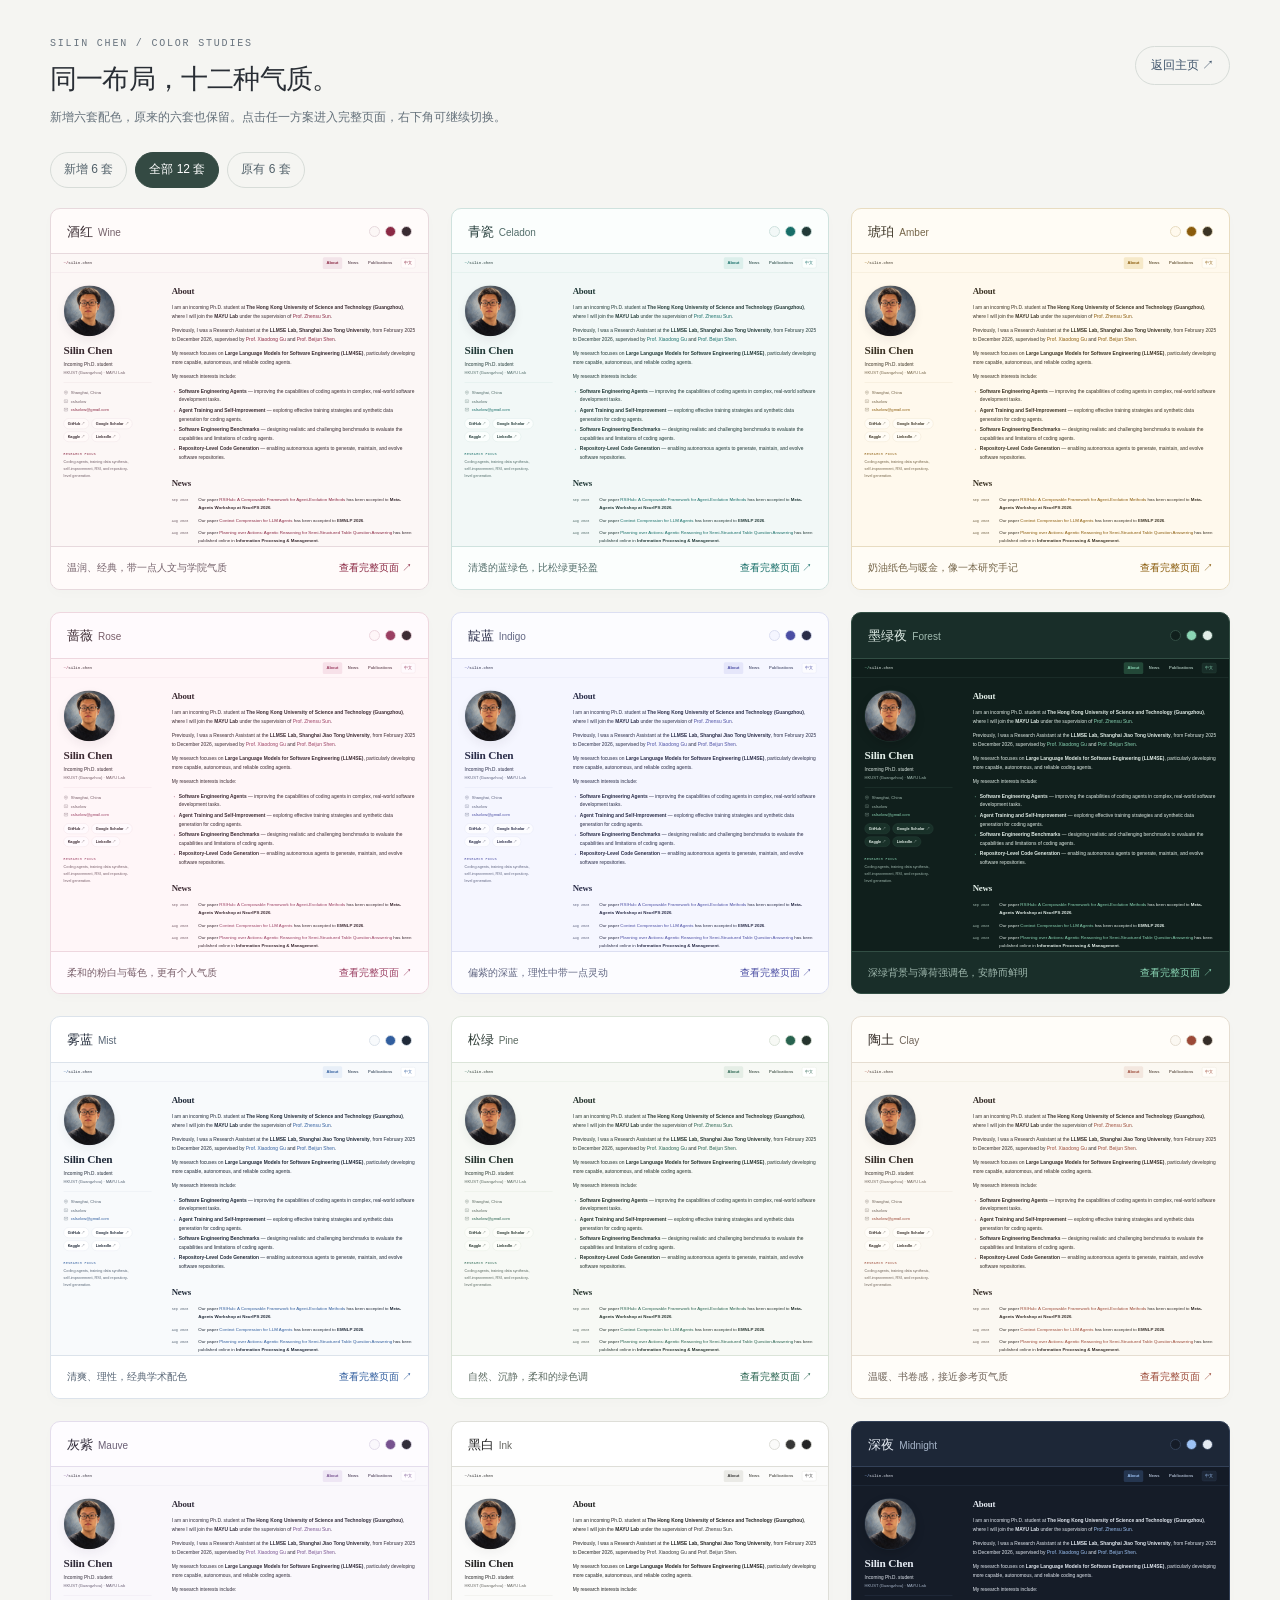
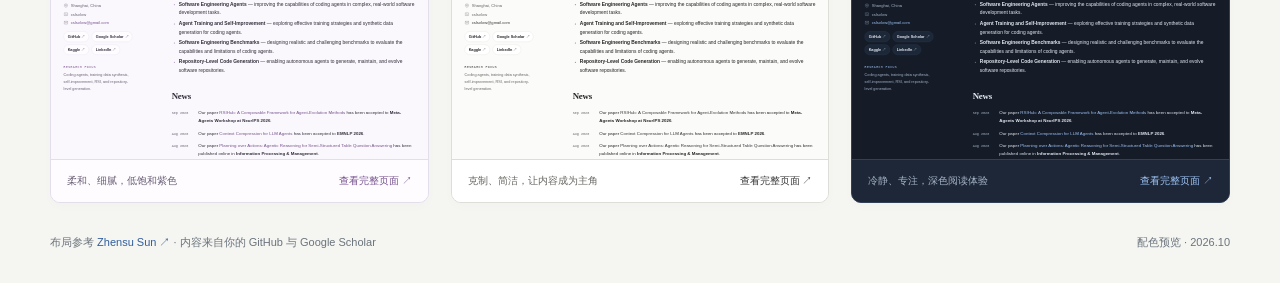
==== colors.html @ bb6c5f25 "Mark corresponding authors across publications" ====
<!doctype html>
<html lang="zh-CN"><head><meta charset="utf-8"><meta name="viewport" content="width=device-width, initial-scale=1"><meta name="robots" content="noindex"><title>配色对比 — Silin Chen</title><link rel="icon" href="assets/favicon.svg?v=ea83e207c1c2" type="image/svg+xml"><link rel="stylesheet" href="styles.css?v=ea83e207c1c2"><link rel="stylesheet" href="colors.css?v=ea83e207c1c2"><script src="colors.js?v=ea83e207c1c2" defer></script></head>
<body><header class="lab-header"><div><div class="lab-kicker">SILIN CHEN / COLOR STUDIES</div><h1 id="palette-title">同一布局，十二种气质。</h1><p id="palette-description">新增六套配色，原来的六套也保留。点击任一方案进入完整页面，右下角可继续切换。</p></div><a class="back-link" href="index.html?v=ea83e207c1c2">返回主页 ↗</a></header>
<nav class="palette-tabs" aria-label="配色集合"><a href="colors.html?set=new&amp;v=ea83e207c1c2" data-palette-set="new">新增 6 套</a><a href="colors.html?v=ea83e207c1c2" data-palette-set="all">全部 12 套</a><a href="colors.html?set=original&amp;v=ea83e207c1c2" data-palette-set="original">原有 6 套</a></nav>
<main class="palette-grid" aria-label="十二套主页配色"><article class="palette-card" data-theme="wine" data-collection="new">
 <header class="card-top"><h2>酒红<small>Wine</small></h2><div class="palette-swatches" aria-label="背景、强调色和文字颜色"><i style="background:#fcf7f6"></i><i style="background:#8b2944"></i><i style="background:#392b31"></i></div></header>
 <div class="mini-preview"><iframe src="index.html?theme=wine&amp;embed=1&amp;v=ea83e207c1c2" title="酒红配色缩略预览" tabindex="-1" aria-hidden="true" inert></iframe><a class="preview-hit" href="index.html?theme=wine&amp;v=ea83e207c1c2" aria-label="打开酒红配色完整页面"></a></div>
 <footer class="card-bottom"><p>温润、经典，带一点人文与学院气质</p><a href="index.html?theme=wine&amp;v=ea83e207c1c2">查看完整页面 ↗</a></footer>
</article>
<article class="palette-card" data-theme="celadon" data-collection="new">
 <header class="card-top"><h2>青瓷<small>Celadon</small></h2><div class="palette-swatches" aria-label="背景、强调色和文字颜色"><i style="background:#f2f8f7"></i><i style="background:#176e68"></i><i style="background:#223a38"></i></div></header>
 <div class="mini-preview"><iframe src="index.html?theme=celadon&amp;embed=1&amp;v=ea83e207c1c2" title="青瓷配色缩略预览" tabindex="-1" aria-hidden="true" inert></iframe><a class="preview-hit" href="index.html?theme=celadon&amp;v=ea83e207c1c2" aria-label="打开青瓷配色完整页面"></a></div>
 <footer class="card-bottom"><p>清透的蓝绿色，比松绿更轻盈</p><a href="index.html?theme=celadon&amp;v=ea83e207c1c2">查看完整页面 ↗</a></footer>
</article>
<article class="palette-card" data-theme="amber" data-collection="new">
 <header class="card-top"><h2>琥珀<small>Amber</small></h2><div class="palette-swatches" aria-label="背景、强调色和文字颜色"><i style="background:#fff9ed"></i><i style="background:#8a5b0b"></i><i style="background:#3b3324"></i></div></header>
 <div class="mini-preview"><iframe src="index.html?theme=amber&amp;embed=1&amp;v=ea83e207c1c2" title="琥珀配色缩略预览" tabindex="-1" aria-hidden="true" inert></iframe><a class="preview-hit" href="index.html?theme=amber&amp;v=ea83e207c1c2" aria-label="打开琥珀配色完整页面"></a></div>
 <footer class="card-bottom"><p>奶油纸色与暖金，像一本研究手记</p><a href="index.html?theme=amber&amp;v=ea83e207c1c2">查看完整页面 ↗</a></footer>
</article>
<article class="palette-card" data-theme="rose" data-collection="new">
 <header class="card-top"><h2>蔷薇<small>Rose</small></h2><div class="palette-swatches" aria-label="背景、强调色和文字颜色"><i style="background:#fff6f8"></i><i style="background:#9a3f62"></i><i style="background:#3d2b33"></i></div></header>
 <div class="mini-preview"><iframe src="index.html?theme=rose&amp;embed=1&amp;v=ea83e207c1c2" title="蔷薇配色缩略预览" tabindex="-1" aria-hidden="true" inert></iframe><a class="preview-hit" href="index.html?theme=rose&amp;v=ea83e207c1c2" aria-label="打开蔷薇配色完整页面"></a></div>
 <footer class="card-bottom"><p>柔和的粉白与莓色，更有个人气质</p><a href="index.html?theme=rose&amp;v=ea83e207c1c2">查看完整页面 ↗</a></footer>
</article>
<article class="palette-card" data-theme="indigo" data-collection="new">
 <header class="card-top"><h2>靛蓝<small>Indigo</small></h2><div class="palette-swatches" aria-label="背景、强调色和文字颜色"><i style="background:#f5f6ff"></i><i style="background:#4b4ea3"></i><i style="background:#2a2d49"></i></div></header>
 <div class="mini-preview"><iframe src="index.html?theme=indigo&amp;embed=1&amp;v=ea83e207c1c2" title="靛蓝配色缩略预览" tabindex="-1" aria-hidden="true" inert></iframe><a class="preview-hit" href="index.html?theme=indigo&amp;v=ea83e207c1c2" aria-label="打开靛蓝配色完整页面"></a></div>
 <footer class="card-bottom"><p>偏紫的深蓝，理性中带一点灵动</p><a href="index.html?theme=indigo&amp;v=ea83e207c1c2">查看完整页面 ↗</a></footer>
</article>
<article class="palette-card" data-theme="forest" data-collection="new">
 <header class="card-top"><h2>墨绿夜<small>Forest</small></h2><div class="palette-swatches" aria-label="背景、强调色和文字颜色"><i style="background:#101f1c"></i><i style="background:#8bd6b5"></i><i style="background:#e2eee8"></i></div></header>
 <div class="mini-preview"><iframe src="index.html?theme=forest&amp;embed=1&amp;v=ea83e207c1c2" title="墨绿夜配色缩略预览" tabindex="-1" aria-hidden="true" inert></iframe><a class="preview-hit" href="index.html?theme=forest&amp;v=ea83e207c1c2" aria-label="打开墨绿夜配色完整页面"></a></div>
 <footer class="card-bottom"><p>深绿背景与薄荷强调色，安静而鲜明</p><a href="index.html?theme=forest&amp;v=ea83e207c1c2">查看完整页面 ↗</a></footer>
</article>
<article class="palette-card" data-collection="original" data-theme="mist">
 <header class="card-top"><h2>雾蓝<small>Mist</small></h2><div class="palette-swatches" aria-label="背景、强调色和文字颜色"><i style="background:#f8fafc"></i><i style="background:#315e9e"></i><i style="background:#202a39"></i></div></header>
 <div class="mini-preview"><iframe src="index.html?theme=mist&amp;embed=1&amp;v=ea83e207c1c2" title="雾蓝配色缩略预览" tabindex="-1" aria-hidden="true" inert></iframe><a class="preview-hit" href="index.html?theme=mist&amp;v=ea83e207c1c2" aria-label="打开雾蓝配色完整页面"></a></div>
 <footer class="card-bottom"><p>清爽、理性，经典学术配色</p><a href="index.html?theme=mist&amp;v=ea83e207c1c2">查看完整页面 ↗</a></footer>
</article>
<article class="palette-card" data-collection="original" data-theme="pine">
 <header class="card-top"><h2>松绿<small>Pine</small></h2><div class="palette-swatches" aria-label="背景、强调色和文字颜色"><i style="background:#f7f9f5"></i><i style="background:#28634f"></i><i style="background:#26342e"></i></div></header>
 <div class="mini-preview"><iframe src="index.html?theme=pine&amp;embed=1&amp;v=ea83e207c1c2" title="松绿配色缩略预览" tabindex="-1" aria-hidden="true" inert></iframe><a class="preview-hit" href="index.html?theme=pine&amp;v=ea83e207c1c2" aria-label="打开松绿配色完整页面"></a></div>
 <footer class="card-bottom"><p>自然、沉静，柔和的绿色调</p><a href="index.html?theme=pine&amp;v=ea83e207c1c2">查看完整页面 ↗</a></footer>
</article>
<article class="palette-card" data-collection="original" data-theme="clay">
 <header class="card-top"><h2>陶土<small>Clay</small></h2><div class="palette-swatches" aria-label="背景、强调色和文字颜色"><i style="background:#fbf8f2"></i><i style="background:#9b4937"></i><i style="background:#352d28"></i></div></header>
 <div class="mini-preview"><iframe src="index.html?theme=clay&amp;embed=1&amp;v=ea83e207c1c2" title="陶土配色缩略预览" tabindex="-1" aria-hidden="true" inert></iframe><a class="preview-hit" href="index.html?theme=clay&amp;v=ea83e207c1c2" aria-label="打开陶土配色完整页面"></a></div>
 <footer class="card-bottom"><p>温暖、书卷感，接近参考页气质</p><a href="index.html?theme=clay&amp;v=ea83e207c1c2">查看完整页面 ↗</a></footer>
</article>
<article class="palette-card" data-collection="original" data-theme="mauve">
 <header class="card-top"><h2>灰紫<small>Mauve</small></h2><div class="palette-swatches" aria-label="背景、强调色和文字颜色"><i style="background:#faf8fc"></i><i style="background:#77528f"></i><i style="background:#322d3b"></i></div></header>
 <div class="mini-preview"><iframe src="index.html?theme=mauve&amp;embed=1&amp;v=ea83e207c1c2" title="灰紫配色缩略预览" tabindex="-1" aria-hidden="true" inert></iframe><a class="preview-hit" href="index.html?theme=mauve&amp;v=ea83e207c1c2" aria-label="打开灰紫配色完整页面"></a></div>
 <footer class="card-bottom"><p>柔和、细腻，低饱和紫色</p><a href="index.html?theme=mauve&amp;v=ea83e207c1c2">查看完整页面 ↗</a></footer>
</article>
<article class="palette-card" data-collection="original" data-theme="ink">
 <header class="card-top"><h2>黑白<small>Ink</small></h2><div class="palette-swatches" aria-label="背景、强调色和文字颜色"><i style="background:#fbfbfa"></i><i style="background:#373737"></i><i style="background:#252525"></i></div></header>
 <div class="mini-preview"><iframe src="index.html?theme=ink&amp;embed=1&amp;v=ea83e207c1c2" title="黑白配色缩略预览" tabindex="-1" aria-hidden="true" inert></iframe><a class="preview-hit" href="index.html?theme=ink&amp;v=ea83e207c1c2" aria-label="打开黑白配色完整页面"></a></div>
 <footer class="card-bottom"><p>克制、简洁，让内容成为主角</p><a href="index.html?theme=ink&amp;v=ea83e207c1c2">查看完整页面 ↗</a></footer>
</article>
<article class="palette-card" data-collection="original" data-theme="midnight">
 <header class="card-top"><h2>深夜<small>Midnight</small></h2><div class="palette-swatches" aria-label="背景、强调色和文字颜色"><i style="background:#151c28"></i><i style="background:#9ec3f5"></i><i style="background:#e4eaf2"></i></div></header>
 <div class="mini-preview"><iframe src="index.html?theme=midnight&amp;embed=1&amp;v=ea83e207c1c2" title="深夜配色缩略预览" tabindex="-1" aria-hidden="true" inert></iframe><a class="preview-hit" href="index.html?theme=midnight&amp;v=ea83e207c1c2" aria-label="打开深夜配色完整页面"></a></div>
 <footer class="card-bottom"><p>冷静、专注，深色阅读体验</p><a href="index.html?theme=midnight&amp;v=ea83e207c1c2">查看完整页面 ↗</a></footer>
</article></main>
<footer class="lab-footer"><span>布局参考 <a href="https://v587su.github.io/" target="_blank" rel="noopener noreferrer">Zhensu Sun ↗</a> · 内容来自你的 GitHub 与 Google Scholar</span><span>配色预览 · 2026.10</span></footer></body></html>
---- styles.css ----
:root, [data-theme="mist"] {
  --bg: #f8fafc; --surface: #ffffff; --text: #202a39; --muted: #596777;
  --accent: #315e9e; --accent-soft: #e8eff8; --line: #dce3eb;
  --chip: #ffffff; --shadow: 0 12px 32px #243b5310; --header: #f8fafcf5;
  color-scheme: light;
}
[data-theme="pine"] {
  --bg: #f7f9f5; --surface: #ffffff; --text: #26342e; --muted: #5b6a61;
  --accent: #28634f; --accent-soft: #e5eee6; --line: #dbe4d9;
  --chip: #fcfdf9; --shadow: 0 12px 32px #253b2c10; --header: #f7f9f5f5;
}
[data-theme="clay"] {
  --bg: #fbf8f2; --surface: #fffdf9; --text: #352d28; --muted: #70645a;
  --accent: #9b4937; --accent-soft: #f3e7df; --line: #e5ddd1;
  --chip: #fffdf9; --shadow: 0 12px 32px #593c2110; --header: #fbf8f2f5;
}
[data-theme="mauve"] {
  --bg: #faf8fc; --surface: #fefcff; --text: #322d3b; --muted: #6b6076;
  --accent: #77528f; --accent-soft: #eee6f4; --line: #e4ddec;
  --chip: #fefcff; --shadow: 0 12px 32px #47315810; --header: #faf8fcf5;
}
[data-theme="ink"] {
  --bg: #fbfbfa; --surface: #ffffff; --text: #252525; --muted: #666661;
  --accent: #373737; --accent-soft: #eaeae6; --line: #deded8;
  --chip: #ffffff; --shadow: 0 12px 32px #0000000a; --header: #fbfbfaf5;
}
[data-theme="midnight"] {
  --bg: #151c28; --surface: #1d2737; --text: #e4eaf2; --muted: #a6b4c8;
  --accent: #9ec3f5; --accent-soft: #253650; --line: #334158;
  --chip: #1c2738; --shadow: 0 12px 32px #00000028; --header: #151c28f5;
  color-scheme: dark;
}
[data-theme="wine"] {
  --bg: #fcf7f6; --surface: #fffbfa; --text: #392b31; --muted: #74616a;
  --accent: #8b2944; --accent-soft: #f3e4e9; --line: #e7d9dd;
  --chip: #fffaf9; --shadow: 0 12px 32px #30203010; --header: #fcf7f6f5;
  color-scheme: light;
}
[data-theme="celadon"] {
  --bg: #f2f8f7; --surface: #fbfefd; --text: #223a38; --muted: #536e6b;
  --accent: #176e68; --accent-soft: #dcefeb; --line: #cfe2de;
  --chip: #fbfefd; --shadow: 0 12px 32px #30203010; --header: #f2f8f7f5;
  color-scheme: light;
}
[data-theme="amber"] {
  --bg: #fff9ed; --surface: #fffcf5; --text: #3b3324; --muted: #756549;
  --accent: #8a5b0b; --accent-soft: #f6e9c9; --line: #e8dcc1;
  --chip: #fffcf5; --shadow: 0 12px 32px #30203010; --header: #fff9edf5;
  color-scheme: light;
}
[data-theme="rose"] {
  --bg: #fff6f8; --surface: #fffafd; --text: #3d2b33; --muted: #7a606b;
  --accent: #9a3f62; --accent-soft: #f7e1e9; --line: #eed7df;
  --chip: #fffafd; --shadow: 0 12px 32px #30203010; --header: #fff6f8f5;
  color-scheme: light;
}
[data-theme="indigo"] {
  --bg: #f5f6ff; --surface: #fcfcff; --text: #2a2d49; --muted: #626783;
  --accent: #4b4ea3; --accent-soft: #e5e6fa; --line: #dcdff2;
  --chip: #fcfcff; --shadow: 0 12px 32px #30203010; --header: #f5f6fff5;
  color-scheme: light;
}
[data-theme="forest"] {
  --bg: #101f1c; --surface: #192e29; --text: #e2eee8; --muted: #a1bab0;
  --accent: #8bd6b5; --accent-soft: #234838; --line: #324e44;
  --chip: #193129; --shadow: 0 12px 32px #00000028; --header: #101f1cf5;
  color-scheme: dark;
}
* { box-sizing: border-box; }
html { scroll-behavior: smooth; scroll-padding-top: 92px; }
body { margin: 0; background: var(--bg); color: var(--text); font: 15.5px/1.78 -apple-system, BlinkMacSystemFont, "Segoe UI", "Noto Sans", Arial, sans-serif; -webkit-font-smoothing: antialiased; }
a { color: var(--accent); text-decoration: none; text-underline-offset: 4px; }
a:hover { text-decoration: underline; }
button, select { font: inherit; }
button, a, select, summary { -webkit-tap-highlight-color: transparent; }
button { cursor: pointer; }
button:focus-visible, a:focus-visible, select:focus-visible, summary:focus-visible { outline: 2px solid var(--accent); outline-offset: 4px; }
::selection { background: var(--accent-soft); color: var(--accent); }
[hidden] { display: none !important; }
.skip-link { position: fixed; top: -80px; left: 16px; z-index: 100; padding: 10px 20px; background: var(--surface); }
.skip-link:focus { top: 10px; }
.topbar { position: sticky; top: 0; z-index: 10; background: var(--header); border-bottom: 1px solid var(--line); backdrop-filter: blur(12px); }
.nav-wrap { max-width: 1120px; min-height: 58px; margin: auto; display: flex; align-items: center; justify-content: space-between; gap: 20px; }
.wordmark { color: var(--text); font: 13px/1.5 ui-monospace, SFMono-Regular, Menlo, monospace; letter-spacing: -.3px; white-space: nowrap; }
.wordmark span { color: var(--accent); }
.nav-links { display: flex; gap: 6px; align-items: center; }
.nav-links a { padding: 7px 12px; font-size: 13px; font-weight: 550; color: var(--muted); border-radius: 5px; }
.nav-links a:hover, .nav-links a.active { background: var(--accent-soft); color: var(--accent); text-decoration: none; }
.site-layout { max-width: 1120px; margin: 0 auto; display: grid; grid-template-columns: 280px minmax(0, 1fr); gap: 64px; align-items: start; padding: 44px 0 80px; }
.profile { position: sticky; top: 100px; }
.portrait { display: block; width: 164px; height: 164px; object-fit: cover; border-radius: 50%; box-shadow: var(--shadow); border: 1px solid var(--line); }
h1, h2, h3 { font-family: Georgia, "Times New Roman", serif; font-weight: 700; line-height: 1.25; letter-spacing: -.55px; }
h1 { font-size: 36px; margin: 20px 0 9px; }
.profile-role { font-size: 15px; margin: 0 0 2px; }
.profile-subtitle { font-size: 13px; color: var(--muted); margin: 0; line-height: 1.7; }
.profile-meta { border-top: 1px solid var(--line); margin: 20px 0 16px; padding-top: 17px; color: var(--muted); font-size: 13px; }
.profile-meta p { display: flex; align-items: center; gap: 8px; margin: 4px 0; }
.icon { width: 15px; height: 15px; display: inline-block; fill: none; stroke: currentColor; stroke-width: 1.5; flex-shrink: 0; vertical-align: middle; }
.social-links { display: flex; gap: 8px; flex-wrap: wrap; }
.social-links a { padding: 5px 12px; border: 1px solid var(--line); background: var(--chip); border-radius: 20px; color: var(--text); font-size: 12px; font-weight: 550; }
.social-links a:hover { border-color: var(--accent); color: var(--accent); text-decoration: none; }
.profile-note { margin-top: 32px; font-size: 12px; color: var(--muted); max-width: 225px; line-height: 1.8; }
.profile-note .eyebrow { display: block; margin-bottom: 7px; }
.eyebrow { font: 10px/1.5 ui-monospace, SFMono-Regular, Menlo, monospace; letter-spacing: 1.4px; text-transform: uppercase; color: var(--accent); }
main { min-width: 0; }
section { scroll-margin-top: 86px; }
section + section { margin-top: 52px; }
h2 { font-size: 28px; margin: 0 0 22px; }
p { margin: 0 0 16px; }
.about p { line-height: 1.85; }
strong { font-weight: 650; }
.research-list { padding-left: 20px; margin: 18px 0 0; }
.research-list li { padding-left: 3px; margin: 6px 0; }
.research-list li::marker { color: var(--accent); font-size: 10px; }
.section-heading { display: flex; gap: 20px; align-items: baseline; justify-content: space-between; margin-bottom: 18px; }
.section-heading h2 { margin: 0; }
.section-heading > a { font-size: 12px; white-space: nowrap; }
.filters { display: flex; align-items: center; gap: 7px; flex-wrap: wrap; margin-bottom: 12px; }
.filter-button { padding: 5px 11px; font-size: 12px; border-radius: 5px; background: transparent; border: 1px solid var(--line); color: var(--muted); }
.filter-button[aria-pressed="true"] { background: var(--accent-soft); color: var(--accent); border-color: var(--accent); }
.filter-button:hover { color: var(--accent); }
.filter-divider { height: 17px; width: 1px; background: var(--line); margin: 0 5px; }
select { font-size: 12px; background: var(--chip); border: 1px solid var(--line); color: var(--muted); border-radius: 5px; padding: 6px 24px 6px 8px; max-width: 100%; }
.reset-button { border: 0; background: none; color: var(--muted); font-size: 12px; padding: 5px 7px; text-decoration: underline; text-underline-offset: 3px; }
.result-count { font-size: 11px; color: var(--muted); margin: 0 0 24px; }
.year-group { margin-top: 25px; }
.year-label { margin: 0 0 17px; font: 12px/1.5 ui-monospace, SFMono-Regular, Menlo, monospace; letter-spacing: .7px; color: var(--muted); display: flex; align-items: center; gap: 15px; }
.year-label::after { content: ""; height: 1px; flex: 1; background: var(--line); }
.publication { margin: 0 0 24px; padding: 0 0 0 14px; border-left: 2px solid var(--line); }
.publication:hover { border-left-color: var(--accent); }
.venue { display: inline-block; font: 10px/1.5 ui-monospace, SFMono-Regular, Menlo, monospace; font-weight: 600; color: var(--accent); background: var(--accent-soft); border-radius: 3px; padding: 2px 6px; margin-bottom: 6px; letter-spacing: .1px; }
.venue.preprint { color: var(--muted); background: transparent; border: 1px solid var(--line); padding: 1px 6px; }
.paper-title { font-family: inherit; font-size: 15px; line-height: 1.55; font-weight: 620; letter-spacing: -.15px; margin: 0 0 5px; }
.paper-title a { color: var(--text); }
.paper-title a:hover { color: var(--accent); }
.authors { font-size: 12px; line-height: 1.8; color: var(--muted); margin: 0; }
.authors strong { color: var(--text); }
.paper-links { display: flex; gap: 13px; align-items: center; margin-top: 5px; font-size: 11px; }
.empty-state { color: var(--muted); padding: 28px 0; }
.footer { border-top: 1px solid var(--line); padding-top: 20px; margin-top: 48px; font-size: 11px; color: var(--muted); display: flex; justify-content: space-between; gap: 15px; flex-wrap: wrap; }
.appearance { position: fixed; bottom: 22px; right: 24px; z-index: 20; width: 278px; }
.appearance summary { list-style: none; cursor: pointer; width: max-content; margin-left: auto; color: var(--text); background: var(--surface); border: 1px solid var(--line); border-radius: 24px; box-shadow: var(--shadow); padding: 9px 15px; font-size: 12px; display: flex; gap: 9px; align-items: center; }
.appearance summary::-webkit-details-marker { display: none; }
.color-dot { width: 12px; height: 12px; border-radius: 50%; background: var(--accent); display: inline-block; flex-shrink: 0; }
.appearance-panel { position: absolute; bottom: 54px; right: 0; width: 100%; background: var(--surface); border: 1px solid var(--line); border-radius: 12px; box-shadow: var(--shadow); padding: 16px; }
.appearance-heading { display: flex; justify-content: space-between; font-size: 13px; font-weight: 600; margin-bottom: 12px; }
.appearance-heading small { font-size: 10px; color: var(--muted); font-weight: normal; }
.theme-options { display: grid; grid-template-columns: 1fr 1fr; gap: 7px; }
.theme-option { display: flex; gap: 8px; align-items: center; background: var(--bg); border: 1px solid var(--line); color: var(--text); padding: 8px; border-radius: 5px; font-size: 12px; }
.theme-option[aria-pressed="true"] { border-color: var(--accent); outline: 1px solid var(--accent); }
.theme-option .color-dot { background: var(--swatch); }
.compare-link { display: block; text-align: center; font-size: 12px; border-top: 1px solid var(--line); padding-top: 11px; margin-top: 13px; }
.embed .appearance { display: none; }
.embed .profile { position: static; }
.embed .topbar { position: relative; }
.embed .site-layout { padding-top: 40px; }
@media (max-width: 1199px) { .nav-wrap, .site-layout { margin-left: 6%; margin-right: 6%; } .site-layout { grid-template-columns: 250px minmax(0, 1fr); gap: 48px; } }
@media (max-width: 800px) {
  .nav-wrap { min-height: 56px; margin-left: 6%; margin-right: 6%; gap: 10px; }
  .nav-links { gap: 0; } .nav-links a { padding: 6px 8px; font-size: 11px; }
  .site-layout { display: block; padding-top: 30px; padding-bottom: 85px; }
  .profile { position: static; display: grid; grid-template-columns: 104px minmax(0, 1fr); gap: 0 22px; margin-bottom: 38px; }
  .portrait { width: 104px; height: 104px; grid-column: 1; grid-row: 1 / 5; }
  h1 { font-size: 30px; margin: 2px 0 4px; grid-column: 2; }
  .profile-role, .profile-subtitle { grid-column: 2; }
  .profile-role { font-size: 13px; } .profile-subtitle { font-size: 12px; }
  .profile-meta { grid-column: 1 / -1; display: flex; flex-wrap: wrap; gap: 2px 18px; margin: 18px 0 12px; padding-top: 11px; }
  .profile-meta .profile-email { flex-basis: 100%; }
  .social-links { grid-column: 1 / -1; } .profile-note { display: none; }
  h2 { font-size: 26px; } section + section { margin-top: 40px; }
  .appearance { right: 14px; bottom: 15px; }
}
@media (max-width: 430px) { .wordmark { font-size: 11px; } .nav-links a { padding: 6px; font-size: 10px; } .site-layout { margin-left: 6%; margin-right: 6%; } .filter-divider { display: none; } .section-heading { gap: 8px; } .section-heading > a { font-size: 11px; } }
@media (prefers-reduced-motion: reduce) { html { scroll-behavior: auto; } }
@media print { .topbar, .appearance, .filters, .result-count, .skip-link { display: none; } body { background: #fff; color: #000; } .site-layout { display: block; padding: 0; margin: 20px; } .profile { position: static; margin-bottom: 30px; } .profile-note { display: none; } .publication { break-inside: avoid; } }
.sr-only { position: absolute; width: 1px; height: 1px; padding: 0; margin: -1px; overflow: hidden; clip: rect(0, 0, 0, 0); white-space: nowrap; border: 0; }
.noscript-note { margin: 0 auto 30px; max-width: 1120px; padding: 20px; color: var(--muted); }

.news-list { list-style: none; padding: 0; margin: 0; }
.news-list li { display: grid; grid-template-columns: 70px minmax(0, 1fr); gap: 15px; align-items: baseline; margin-bottom: 13px; }
.news-list time { color: var(--muted); font: 11px/1.8 ui-monospace, SFMono-Regular, Menlo, monospace; }
.news-list p { margin: 0; font-size: 14px; line-height: 1.85; }
.publication-meta { display: flex; justify-content: space-between; align-items: baseline; flex-wrap: wrap; gap: 5px 20px; margin: 0 0 24px; }
.publication-meta .result-count, .authorship-note { margin: 0; font-size: 11px; color: var(--muted); }
.contribution-marker, .corresponding-marker { color: var(--accent); font-size: .8em; line-height: 0; }
@media (max-width: 430px) { .news-list li { grid-template-columns: 64px minmax(0, 1fr); gap: 10px; } .news-list p { font-size: 13px; } }

.paper-date { display: inline-block; margin-left: 8px; color: var(--muted); font: 10px/1.5 ui-monospace, SFMono-Regular, Menlo, monospace; white-space: nowrap; }
.news-list time { white-space: nowrap; }

.publication-date-note { margin: -5px 0 15px; color: var(--muted); font-size: 11px; line-height: 1.7; }

.appearance-panel { max-height: calc(100vh - 110px); max-height: calc(100dvh - 110px); overflow-y: auto; }

/* Publication categories: theme-aware icons with a visible text label. */
.paper-title { position: relative; padding-left: 29px; min-height: 23px; }
.paper-type-icon { position: absolute; left: 0; top: 0; width: 23px; height: 23px; display: inline-flex; align-items: center; justify-content: center; color: var(--accent); background: var(--accent-soft); border-radius: 5px; }
.paper-type-icon svg { width: 17px; height: 17px; flex: none; }
.paper-kind-label { display: inline-block; margin-left: 10px; margin-bottom: 6px; color: var(--muted); font: 10px/1.5 ui-monospace, SFMono-Regular, Menlo, monospace; white-space: nowrap; }
.paper-kind-label::before { content: "·"; margin-right: 8px; color: var(--muted); }

/* Language control stays with navigation at every screen size. */
.language-toggle { border: 1px solid var(--line); background: var(--surface); color: var(--accent); border-radius: 5px; padding: 5px 10px; margin-left: 10px; font-size: 12px; line-height: 1.6; white-space: nowrap; }
.language-toggle:hover { background: var(--accent-soft); border-color: var(--accent); }
html[lang="zh-CN"] .about { line-height: 1.95; }
html[lang="zh-CN"] .about h2, html[lang="zh-CN"] #news h2 { letter-spacing: 0; }
@media (max-width: 430px) {
  .nav-wrap { gap: 6px; }
  .language-toggle { margin-left: 4px; padding: 4px 6px; font-size: 11px; }
}

.authorship-note span { white-space: nowrap; margin-left: 8px; }
.corresponding-marker { margin-left: 1px; cursor: help; }
---- colors.css ----
body { background: #f5f5f2; color: #292e35; }
.lab-header { max-width: 1240px; margin: 0 auto; padding: 36px 30px 24px; display: flex; justify-content: space-between; align-items: flex-start; gap: 30px; }
.lab-kicker { font: 10px/1.5 ui-monospace, SFMono-Regular, Menlo, monospace; letter-spacing: 1.8px; color: #68737e; margin-bottom: 10px; }
.lab-header h1 { font: 500 27px/1.4 Georgia, "Noto Serif SC", "Songti SC", serif; letter-spacing: -.8px; margin: 0 0 8px; }
.lab-header p { font-size: 12px; color: #64707a; margin: 0; line-height: 1.8; }
.back-link { white-space: nowrap; font-size: 12px; border: 1px solid #d7dcd8; border-radius: 20px; padding: 8px 15px; margin-top: 10px; color: #3f546b; }
.palette-grid { max-width: 1240px; margin: 0 auto; padding: 0 30px 30px; display: grid; grid-template-columns: repeat(3, minmax(0, 1fr)); gap: 22px; }
.palette-card { background: var(--surface); color: var(--text); border: 1px solid var(--line); border-radius: 10px; overflow: hidden; box-shadow: 0 4px 12px #22222204; transition: transform .18s ease, box-shadow .18s ease; }
.palette-card:hover { transform: translateY(-3px); box-shadow: 0 8px 22px #2222220c; }
.card-top { padding: 13px 16px 12px; display: flex; align-items: center; justify-content: space-between; gap: 10px; border-bottom: 1px solid var(--line); }
.card-top h2 { margin: 0; font: 550 13px/1.5 -apple-system, BlinkMacSystemFont, "Segoe UI", sans-serif; letter-spacing: 0; }
.card-top h2 small { color: var(--muted); font-size: 10px; font-weight: 400; margin-left: 5px; }
.palette-swatches { display: flex; gap: 5px; }
.palette-swatches i { width: 11px; height: 11px; border-radius: 50%; border: 1px solid var(--line); }
.mini-preview { position: relative; height: 270px; overflow: hidden; background: var(--bg); }
.mini-preview iframe { border: 0; width: 1200px; height: 1000px; transform: scale(var(--preview-scale, .3)); transform-origin: 0 0; pointer-events: none; }
.preview-hit { position: absolute; inset: 0; z-index: 1; }
.preview-hit:focus-visible { outline-offset: -4px; }
.card-bottom { padding: 12px 16px; display: flex; justify-content: space-between; align-items: center; gap: 8px; border-top: 1px solid var(--line); background: var(--surface); }
.card-bottom p { margin: 0; font-size: 10px; color: var(--muted); }
.card-bottom a { font-size: 10px; white-space: nowrap; font-weight: 550; }
.lab-footer { max-width: 1240px; padding: 0 30px 30px; margin: auto; color: #6b747c; font-size: 11px; display: flex; justify-content: space-between; gap: 15px; flex-wrap: wrap; }
@media (max-width: 1050px) { .palette-grid { grid-template-columns: repeat(2, minmax(0, 1fr)); } }
@media (max-width: 650px) { .lab-header { display: block; padding: 25px 20px; } .lab-header h1 { font-size: 24px; } .back-link { display: inline-block; margin-top: 16px; } .palette-grid { grid-template-columns: 1fr; padding: 0 20px 25px; gap: 20px; } .lab-footer { padding: 0 20px 25px; } }
@media (prefers-reduced-motion: reduce) { .palette-card { transition: none; } .palette-card:hover { transform: none; } }

.palette-tabs { max-width: 1240px; margin: 0 auto 20px; padding: 0 30px; display: flex; gap: 8px; flex-wrap: wrap; }
.palette-tabs a { padding: 6px 13px; border: 1px solid #d7dcd8; border-radius: 20px; color: #52616a; font-size: 12px; }
.palette-tabs a[aria-current="page"] { color: #fff; background: #344a43; border-color: #344a43; }
.palette-tabs a:hover { text-decoration: none; border-color: #344a43; }
@media (max-width: 650px) { .palette-tabs { padding: 0 20px; } }
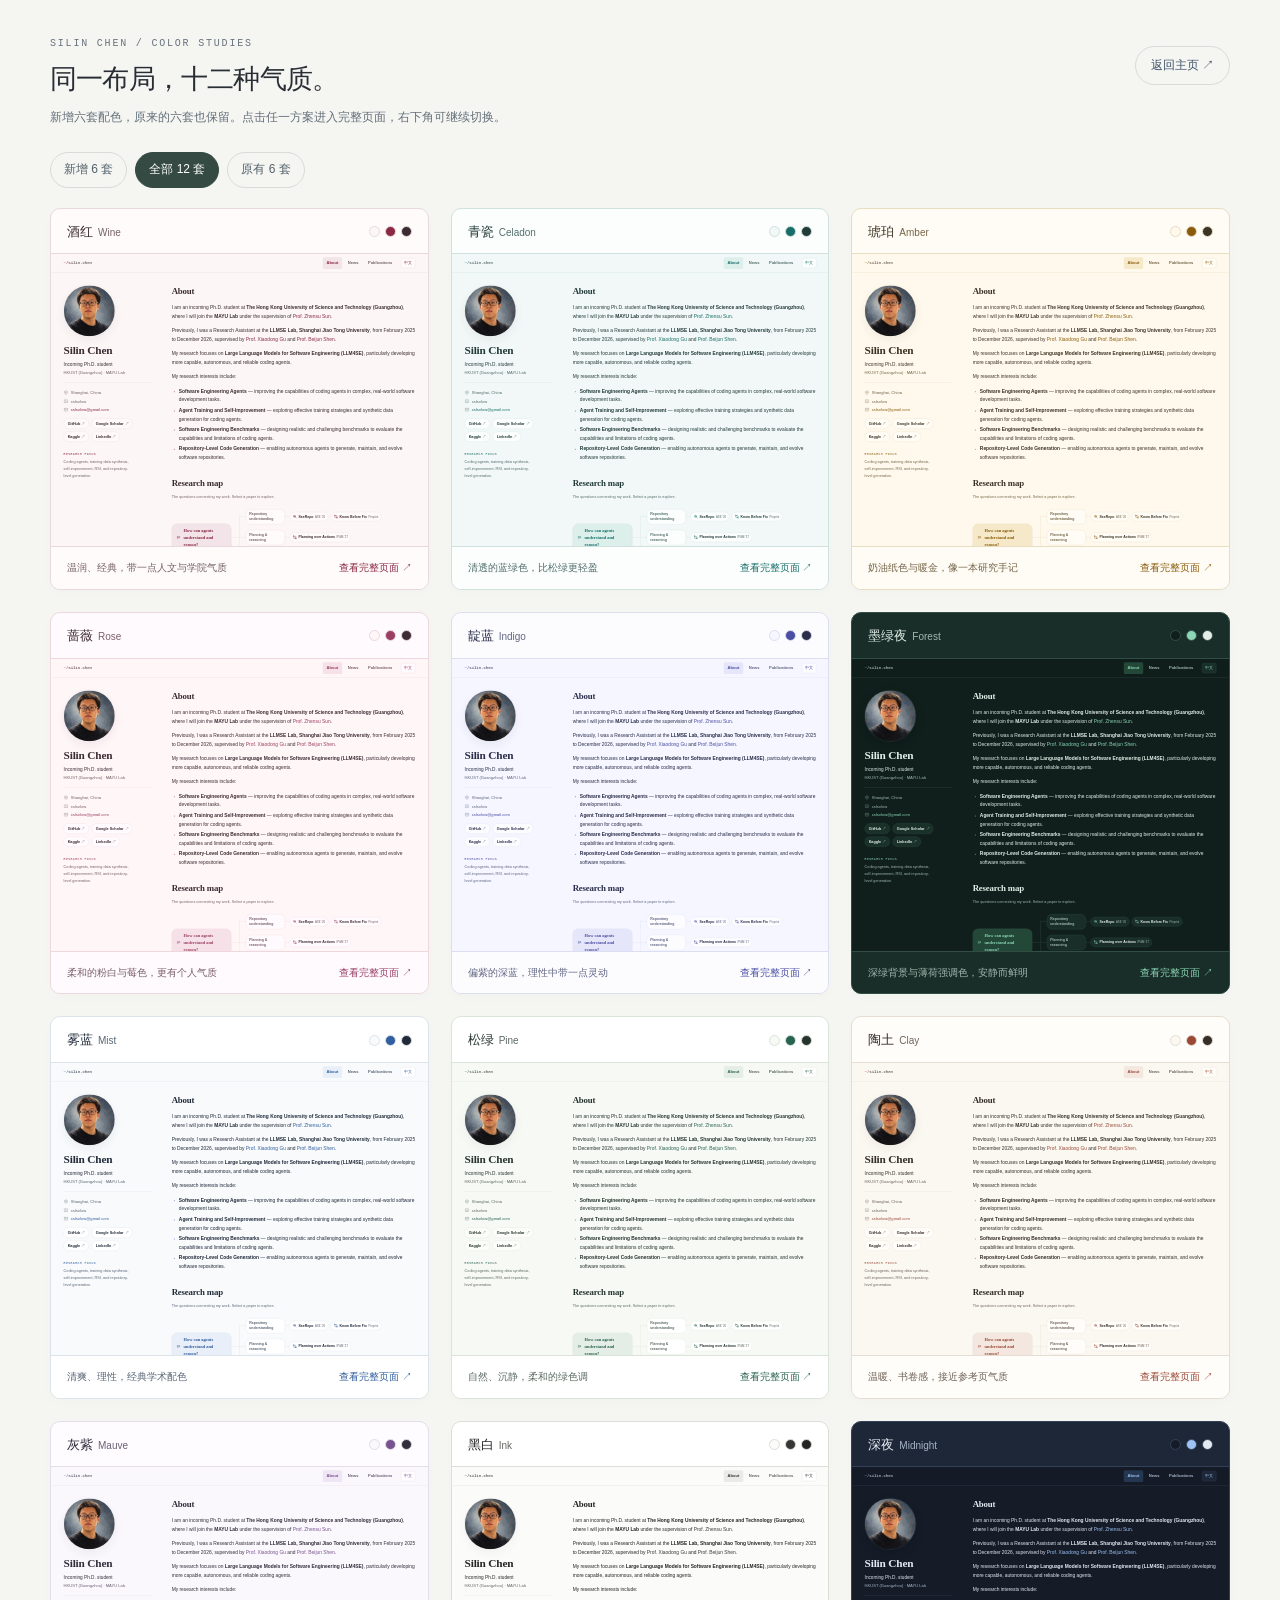
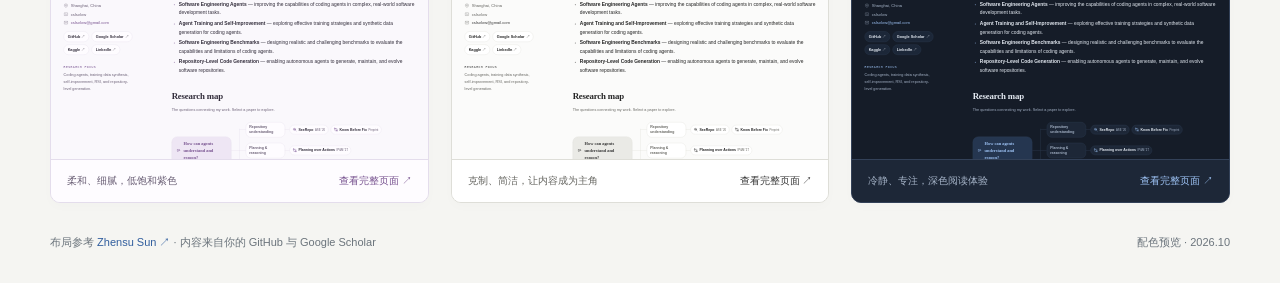
==== commit e847cac2: "Add bilingual research tree between About and News" ====
--- a/colors.html
+++ b/colors.html
@@ -1,65 +1,65 @@
 <!doctype html>
-<html lang="zh-CN"><head><meta charset="utf-8"><meta name="viewport" content="width=device-width, initial-scale=1"><meta name="robots" content="noindex"><title>配色对比 — Silin Chen</title><link rel="icon" href="assets/favicon.svg?v=ea83e207c1c2" type="image/svg+xml"><link rel="stylesheet" href="styles.css?v=ea83e207c1c2"><link rel="stylesheet" href="colors.css?v=ea83e207c1c2"><script src="colors.js?v=ea83e207c1c2" defer></script></head>
-<body><header class="lab-header"><div><div class="lab-kicker">SILIN CHEN / COLOR STUDIES</div><h1 id="palette-title">同一布局，十二种气质。</h1><p id="palette-description">新增六套配色，原来的六套也保留。点击任一方案进入完整页面，右下角可继续切换。</p></div><a class="back-link" href="index.html?v=ea83e207c1c2">返回主页 ↗</a></header>
-<nav class="palette-tabs" aria-label="配色集合"><a href="colors.html?set=new&amp;v=ea83e207c1c2" data-palette-set="new">新增 6 套</a><a href="colors.html?v=ea83e207c1c2" data-palette-set="all">全部 12 套</a><a href="colors.html?set=original&amp;v=ea83e207c1c2" data-palette-set="original">原有 6 套</a></nav>
+<html lang="zh-CN"><head><meta charset="utf-8"><meta name="viewport" content="width=device-width, initial-scale=1"><meta name="robots" content="noindex"><title>配色对比 — Silin Chen</title><link rel="icon" href="assets/favicon.svg?v=b2d617909213" type="image/svg+xml"><link rel="stylesheet" href="styles.css?v=b2d617909213"><link rel="stylesheet" href="colors.css?v=b2d617909213"><script src="colors.js?v=b2d617909213" defer></script></head>
+<body><header class="lab-header"><div><div class="lab-kicker">SILIN CHEN / COLOR STUDIES</div><h1 id="palette-title">同一布局，十二种气质。</h1><p id="palette-description">新增六套配色，原来的六套也保留。点击任一方案进入完整页面，右下角可继续切换。</p></div><a class="back-link" href="index.html?v=b2d617909213">返回主页 ↗</a></header>
+<nav class="palette-tabs" aria-label="配色集合"><a href="colors.html?set=new&amp;v=b2d617909213" data-palette-set="new">新增 6 套</a><a href="colors.html?v=b2d617909213" data-palette-set="all">全部 12 套</a><a href="colors.html?set=original&amp;v=b2d617909213" data-palette-set="original">原有 6 套</a></nav>
 <main class="palette-grid" aria-label="十二套主页配色"><article class="palette-card" data-theme="wine" data-collection="new">
  <header class="card-top"><h2>酒红<small>Wine</small></h2><div class="palette-swatches" aria-label="背景、强调色和文字颜色"><i style="background:#fcf7f6"></i><i style="background:#8b2944"></i><i style="background:#392b31"></i></div></header>
- <div class="mini-preview"><iframe src="index.html?theme=wine&amp;embed=1&amp;v=ea83e207c1c2" title="酒红配色缩略预览" tabindex="-1" aria-hidden="true" inert></iframe><a class="preview-hit" href="index.html?theme=wine&amp;v=ea83e207c1c2" aria-label="打开酒红配色完整页面"></a></div>
- <footer class="card-bottom"><p>温润、经典，带一点人文与学院气质</p><a href="index.html?theme=wine&amp;v=ea83e207c1c2">查看完整页面 ↗</a></footer>
+ <div class="mini-preview"><iframe src="index.html?theme=wine&amp;embed=1&amp;v=b2d617909213" title="酒红配色缩略预览" tabindex="-1" aria-hidden="true" inert></iframe><a class="preview-hit" href="index.html?theme=wine&amp;v=b2d617909213" aria-label="打开酒红配色完整页面"></a></div>
+ <footer class="card-bottom"><p>温润、经典，带一点人文与学院气质</p><a href="index.html?theme=wine&amp;v=b2d617909213">查看完整页面 ↗</a></footer>
 </article>
 <article class="palette-card" data-theme="celadon" data-collection="new">
  <header class="card-top"><h2>青瓷<small>Celadon</small></h2><div class="palette-swatches" aria-label="背景、强调色和文字颜色"><i style="background:#f2f8f7"></i><i style="background:#176e68"></i><i style="background:#223a38"></i></div></header>
- <div class="mini-preview"><iframe src="index.html?theme=celadon&amp;embed=1&amp;v=ea83e207c1c2" title="青瓷配色缩略预览" tabindex="-1" aria-hidden="true" inert></iframe><a class="preview-hit" href="index.html?theme=celadon&amp;v=ea83e207c1c2" aria-label="打开青瓷配色完整页面"></a></div>
- <footer class="card-bottom"><p>清透的蓝绿色，比松绿更轻盈</p><a href="index.html?theme=celadon&amp;v=ea83e207c1c2">查看完整页面 ↗</a></footer>
+ <div class="mini-preview"><iframe src="index.html?theme=celadon&amp;embed=1&amp;v=b2d617909213" title="青瓷配色缩略预览" tabindex="-1" aria-hidden="true" inert></iframe><a class="preview-hit" href="index.html?theme=celadon&amp;v=b2d617909213" aria-label="打开青瓷配色完整页面"></a></div>
+ <footer class="card-bottom"><p>清透的蓝绿色，比松绿更轻盈</p><a href="index.html?theme=celadon&amp;v=b2d617909213">查看完整页面 ↗</a></footer>
 </article>
 <article class="palette-card" data-theme="amber" data-collection="new">
  <header class="card-top"><h2>琥珀<small>Amber</small></h2><div class="palette-swatches" aria-label="背景、强调色和文字颜色"><i style="background:#fff9ed"></i><i style="background:#8a5b0b"></i><i style="background:#3b3324"></i></div></header>
- <div class="mini-preview"><iframe src="index.html?theme=amber&amp;embed=1&amp;v=ea83e207c1c2" title="琥珀配色缩略预览" tabindex="-1" aria-hidden="true" inert></iframe><a class="preview-hit" href="index.html?theme=amber&amp;v=ea83e207c1c2" aria-label="打开琥珀配色完整页面"></a></div>
- <footer class="card-bottom"><p>奶油纸色与暖金，像一本研究手记</p><a href="index.html?theme=amber&amp;v=ea83e207c1c2">查看完整页面 ↗</a></footer>
+ <div class="mini-preview"><iframe src="index.html?theme=amber&amp;embed=1&amp;v=b2d617909213" title="琥珀配色缩略预览" tabindex="-1" aria-hidden="true" inert></iframe><a class="preview-hit" href="index.html?theme=amber&amp;v=b2d617909213" aria-label="打开琥珀配色完整页面"></a></div>
+ <footer class="card-bottom"><p>奶油纸色与暖金，像一本研究手记</p><a href="index.html?theme=amber&amp;v=b2d617909213">查看完整页面 ↗</a></footer>
 </article>
 <article class="palette-card" data-theme="rose" data-collection="new">
  <header class="card-top"><h2>蔷薇<small>Rose</small></h2><div class="palette-swatches" aria-label="背景、强调色和文字颜色"><i style="background:#fff6f8"></i><i style="background:#9a3f62"></i><i style="background:#3d2b33"></i></div></header>
- <div class="mini-preview"><iframe src="index.html?theme=rose&amp;embed=1&amp;v=ea83e207c1c2" title="蔷薇配色缩略预览" tabindex="-1" aria-hidden="true" inert></iframe><a class="preview-hit" href="index.html?theme=rose&amp;v=ea83e207c1c2" aria-label="打开蔷薇配色完整页面"></a></div>
- <footer class="card-bottom"><p>柔和的粉白与莓色，更有个人气质</p><a href="index.html?theme=rose&amp;v=ea83e207c1c2">查看完整页面 ↗</a></footer>
+ <div class="mini-preview"><iframe src="index.html?theme=rose&amp;embed=1&amp;v=b2d617909213" title="蔷薇配色缩略预览" tabindex="-1" aria-hidden="true" inert></iframe><a class="preview-hit" href="index.html?theme=rose&amp;v=b2d617909213" aria-label="打开蔷薇配色完整页面"></a></div>
+ <footer class="card-bottom"><p>柔和的粉白与莓色，更有个人气质</p><a href="index.html?theme=rose&amp;v=b2d617909213">查看完整页面 ↗</a></footer>
 </article>
 <article class="palette-card" data-theme="indigo" data-collection="new">
  <header class="card-top"><h2>靛蓝<small>Indigo</small></h2><div class="palette-swatches" aria-label="背景、强调色和文字颜色"><i style="background:#f5f6ff"></i><i style="background:#4b4ea3"></i><i style="background:#2a2d49"></i></div></header>
- <div class="mini-preview"><iframe src="index.html?theme=indigo&amp;embed=1&amp;v=ea83e207c1c2" title="靛蓝配色缩略预览" tabindex="-1" aria-hidden="true" inert></iframe><a class="preview-hit" href="index.html?theme=indigo&amp;v=ea83e207c1c2" aria-label="打开靛蓝配色完整页面"></a></div>
- <footer class="card-bottom"><p>偏紫的深蓝，理性中带一点灵动</p><a href="index.html?theme=indigo&amp;v=ea83e207c1c2">查看完整页面 ↗</a></footer>
+ <div class="mini-preview"><iframe src="index.html?theme=indigo&amp;embed=1&amp;v=b2d617909213" title="靛蓝配色缩略预览" tabindex="-1" aria-hidden="true" inert></iframe><a class="preview-hit" href="index.html?theme=indigo&amp;v=b2d617909213" aria-label="打开靛蓝配色完整页面"></a></div>
+ <footer class="card-bottom"><p>偏紫的深蓝，理性中带一点灵动</p><a href="index.html?theme=indigo&amp;v=b2d617909213">查看完整页面 ↗</a></footer>
 </article>
 <article class="palette-card" data-theme="forest" data-collection="new">
  <header class="card-top"><h2>墨绿夜<small>Forest</small></h2><div class="palette-swatches" aria-label="背景、强调色和文字颜色"><i style="background:#101f1c"></i><i style="background:#8bd6b5"></i><i style="background:#e2eee8"></i></div></header>
- <div class="mini-preview"><iframe src="index.html?theme=forest&amp;embed=1&amp;v=ea83e207c1c2" title="墨绿夜配色缩略预览" tabindex="-1" aria-hidden="true" inert></iframe><a class="preview-hit" href="index.html?theme=forest&amp;v=ea83e207c1c2" aria-label="打开墨绿夜配色完整页面"></a></div>
- <footer class="card-bottom"><p>深绿背景与薄荷强调色，安静而鲜明</p><a href="index.html?theme=forest&amp;v=ea83e207c1c2">查看完整页面 ↗</a></footer>
+ <div class="mini-preview"><iframe src="index.html?theme=forest&amp;embed=1&amp;v=b2d617909213" title="墨绿夜配色缩略预览" tabindex="-1" aria-hidden="true" inert></iframe><a class="preview-hit" href="index.html?theme=forest&amp;v=b2d617909213" aria-label="打开墨绿夜配色完整页面"></a></div>
+ <footer class="card-bottom"><p>深绿背景与薄荷强调色，安静而鲜明</p><a href="index.html?theme=forest&amp;v=b2d617909213">查看完整页面 ↗</a></footer>
 </article>
 <article class="palette-card" data-collection="original" data-theme="mist">
  <header class="card-top"><h2>雾蓝<small>Mist</small></h2><div class="palette-swatches" aria-label="背景、强调色和文字颜色"><i style="background:#f8fafc"></i><i style="background:#315e9e"></i><i style="background:#202a39"></i></div></header>
- <div class="mini-preview"><iframe src="index.html?theme=mist&amp;embed=1&amp;v=ea83e207c1c2" title="雾蓝配色缩略预览" tabindex="-1" aria-hidden="true" inert></iframe><a class="preview-hit" href="index.html?theme=mist&amp;v=ea83e207c1c2" aria-label="打开雾蓝配色完整页面"></a></div>
- <footer class="card-bottom"><p>清爽、理性，经典学术配色</p><a href="index.html?theme=mist&amp;v=ea83e207c1c2">查看完整页面 ↗</a></footer>
+ <div class="mini-preview"><iframe src="index.html?theme=mist&amp;embed=1&amp;v=b2d617909213" title="雾蓝配色缩略预览" tabindex="-1" aria-hidden="true" inert></iframe><a class="preview-hit" href="index.html?theme=mist&amp;v=b2d617909213" aria-label="打开雾蓝配色完整页面"></a></div>
+ <footer class="card-bottom"><p>清爽、理性，经典学术配色</p><a href="index.html?theme=mist&amp;v=b2d617909213">查看完整页面 ↗</a></footer>
 </article>
 <article class="palette-card" data-collection="original" data-theme="pine">
  <header class="card-top"><h2>松绿<small>Pine</small></h2><div class="palette-swatches" aria-label="背景、强调色和文字颜色"><i style="background:#f7f9f5"></i><i style="background:#28634f"></i><i style="background:#26342e"></i></div></header>
- <div class="mini-preview"><iframe src="index.html?theme=pine&amp;embed=1&amp;v=ea83e207c1c2" title="松绿配色缩略预览" tabindex="-1" aria-hidden="true" inert></iframe><a class="preview-hit" href="index.html?theme=pine&amp;v=ea83e207c1c2" aria-label="打开松绿配色完整页面"></a></div>
- <footer class="card-bottom"><p>自然、沉静，柔和的绿色调</p><a href="index.html?theme=pine&amp;v=ea83e207c1c2">查看完整页面 ↗</a></footer>
+ <div class="mini-preview"><iframe src="index.html?theme=pine&amp;embed=1&amp;v=b2d617909213" title="松绿配色缩略预览" tabindex="-1" aria-hidden="true" inert></iframe><a class="preview-hit" href="index.html?theme=pine&amp;v=b2d617909213" aria-label="打开松绿配色完整页面"></a></div>
+ <footer class="card-bottom"><p>自然、沉静，柔和的绿色调</p><a href="index.html?theme=pine&amp;v=b2d617909213">查看完整页面 ↗</a></footer>
 </article>
 <article class="palette-card" data-collection="original" data-theme="clay">
  <header class="card-top"><h2>陶土<small>Clay</small></h2><div class="palette-swatches" aria-label="背景、强调色和文字颜色"><i style="background:#fbf8f2"></i><i style="background:#9b4937"></i><i style="background:#352d28"></i></div></header>
- <div class="mini-preview"><iframe src="index.html?theme=clay&amp;embed=1&amp;v=ea83e207c1c2" title="陶土配色缩略预览" tabindex="-1" aria-hidden="true" inert></iframe><a class="preview-hit" href="index.html?theme=clay&amp;v=ea83e207c1c2" aria-label="打开陶土配色完整页面"></a></div>
- <footer class="card-bottom"><p>温暖、书卷感，接近参考页气质</p><a href="index.html?theme=clay&amp;v=ea83e207c1c2">查看完整页面 ↗</a></footer>
+ <div class="mini-preview"><iframe src="index.html?theme=clay&amp;embed=1&amp;v=b2d617909213" title="陶土配色缩略预览" tabindex="-1" aria-hidden="true" inert></iframe><a class="preview-hit" href="index.html?theme=clay&amp;v=b2d617909213" aria-label="打开陶土配色完整页面"></a></div>
+ <footer class="card-bottom"><p>温暖、书卷感，接近参考页气质</p><a href="index.html?theme=clay&amp;v=b2d617909213">查看完整页面 ↗</a></footer>
 </article>
 <article class="palette-card" data-collection="original" data-theme="mauve">
  <header class="card-top"><h2>灰紫<small>Mauve</small></h2><div class="palette-swatches" aria-label="背景、强调色和文字颜色"><i style="background:#faf8fc"></i><i style="background:#77528f"></i><i style="background:#322d3b"></i></div></header>
- <div class="mini-preview"><iframe src="index.html?theme=mauve&amp;embed=1&amp;v=ea83e207c1c2" title="灰紫配色缩略预览" tabindex="-1" aria-hidden="true" inert></iframe><a class="preview-hit" href="index.html?theme=mauve&amp;v=ea83e207c1c2" aria-label="打开灰紫配色完整页面"></a></div>
- <footer class="card-bottom"><p>柔和、细腻，低饱和紫色</p><a href="index.html?theme=mauve&amp;v=ea83e207c1c2">查看完整页面 ↗</a></footer>
+ <div class="mini-preview"><iframe src="index.html?theme=mauve&amp;embed=1&amp;v=b2d617909213" title="灰紫配色缩略预览" tabindex="-1" aria-hidden="true" inert></iframe><a class="preview-hit" href="index.html?theme=mauve&amp;v=b2d617909213" aria-label="打开灰紫配色完整页面"></a></div>
+ <footer class="card-bottom"><p>柔和、细腻，低饱和紫色</p><a href="index.html?theme=mauve&amp;v=b2d617909213">查看完整页面 ↗</a></footer>
 </article>
 <article class="palette-card" data-collection="original" data-theme="ink">
  <header class="card-top"><h2>黑白<small>Ink</small></h2><div class="palette-swatches" aria-label="背景、强调色和文字颜色"><i style="background:#fbfbfa"></i><i style="background:#373737"></i><i style="background:#252525"></i></div></header>
- <div class="mini-preview"><iframe src="index.html?theme=ink&amp;embed=1&amp;v=ea83e207c1c2" title="黑白配色缩略预览" tabindex="-1" aria-hidden="true" inert></iframe><a class="preview-hit" href="index.html?theme=ink&amp;v=ea83e207c1c2" aria-label="打开黑白配色完整页面"></a></div>
- <footer class="card-bottom"><p>克制、简洁，让内容成为主角</p><a href="index.html?theme=ink&amp;v=ea83e207c1c2">查看完整页面 ↗</a></footer>
+ <div class="mini-preview"><iframe src="index.html?theme=ink&amp;embed=1&amp;v=b2d617909213" title="黑白配色缩略预览" tabindex="-1" aria-hidden="true" inert></iframe><a class="preview-hit" href="index.html?theme=ink&amp;v=b2d617909213" aria-label="打开黑白配色完整页面"></a></div>
+ <footer class="card-bottom"><p>克制、简洁，让内容成为主角</p><a href="index.html?theme=ink&amp;v=b2d617909213">查看完整页面 ↗</a></footer>
 </article>
 <article class="palette-card" data-collection="original" data-theme="midnight">
  <header class="card-top"><h2>深夜<small>Midnight</small></h2><div class="palette-swatches" aria-label="背景、强调色和文字颜色"><i style="background:#151c28"></i><i style="background:#9ec3f5"></i><i style="background:#e4eaf2"></i></div></header>
- <div class="mini-preview"><iframe src="index.html?theme=midnight&amp;embed=1&amp;v=ea83e207c1c2" title="深夜配色缩略预览" tabindex="-1" aria-hidden="true" inert></iframe><a class="preview-hit" href="index.html?theme=midnight&amp;v=ea83e207c1c2" aria-label="打开深夜配色完整页面"></a></div>
- <footer class="card-bottom"><p>冷静、专注，深色阅读体验</p><a href="index.html?theme=midnight&amp;v=ea83e207c1c2">查看完整页面 ↗</a></footer>
+ <div class="mini-preview"><iframe src="index.html?theme=midnight&amp;embed=1&amp;v=b2d617909213" title="深夜配色缩略预览" tabindex="-1" aria-hidden="true" inert></iframe><a class="preview-hit" href="index.html?theme=midnight&amp;v=b2d617909213" aria-label="打开深夜配色完整页面"></a></div>
+ <footer class="card-bottom"><p>冷静、专注，深色阅读体验</p><a href="index.html?theme=midnight&amp;v=b2d617909213">查看完整页面 ↗</a></footer>
 </article></main>
 <footer class="lab-footer"><span>布局参考 <a href="https://v587su.github.io/" target="_blank" rel="noopener noreferrer">Zhensu Sun ↗</a> · 内容来自你的 GitHub 与 Google Scholar</span><span>配色预览 · 2026.10</span></footer></body></html>
--- a/styles.css
+++ b/styles.css
@@ -211,3 +211,48 @@
 
 .authorship-note span { white-space: nowrap; margin-left: 8px; }
 .corresponding-marker { margin-left: 1px; cursor: help; }
+
+/* Research questions branch into directions and linked paper nodes. */
+.research-map { container-type: inline-size; }
+.research-map-note { margin: -8px 0 28px; color: var(--muted); font-size: 12px; line-height: 1.8; }
+.research-tree, .tree-branches, .tree-papers { list-style: none; padding: 0; margin: 0; }
+.research-tree { display: grid; gap: 32px; }
+.tree-question-group { min-width: 0; }
+.tree-question { width: fit-content; max-width: 100%; display: flex; align-items: center; gap: 10px; margin: 0 0 18px; padding: 12px 15px; color: var(--accent); background: var(--accent-soft); border: 1px solid var(--line); border-radius: 18px; box-shadow: 0 2px 5px #00000006; font: 600 14px/1.5 Georgia, "Times New Roman", serif; letter-spacing: 0; }
+.tree-question-number { font: 600 10px/1.5 ui-monospace, SFMono-Regular, Menlo, monospace; opacity: .75; flex: none; }
+.tree-branches { display: grid; gap: 18px; margin-left: 15px; padding-left: 22px; position: relative; }
+.tree-branches::before { content: ""; position: absolute; top: -18px; bottom: 21px; left: 0; border-left: 1.5px solid var(--line); }
+.tree-branch { position: relative; min-width: 0; display: grid; grid-template-columns: 145px minmax(0, 1fr); align-items: center; gap: 17px; }
+.tree-branch::before { content: ""; position: absolute; top: 50%; left: -22px; width: 22px; border-top: 1.5px solid var(--line); }
+.tree-branch-label { position: relative; margin: 0; padding: 8px 11px; border: 1px solid var(--line); background: var(--surface); border-radius: 16px; color: var(--muted); font-family: inherit; font-size: 11px; font-weight: 600; line-height: 1.5; letter-spacing: 0; }
+.tree-branch-label::after { content: ""; position: absolute; left: 100%; top: 50%; width: 18px; border-top: 1.5px solid var(--line); }
+.tree-papers { display: flex; flex-wrap: wrap; align-items: center; gap: 7px; min-width: 0; }
+.tree-papers > li { max-width: 100%; min-width: 0; }
+.tree-paper { max-width: 100%; display: inline-flex; flex-wrap: wrap; align-items: center; justify-content: flex-start; gap: 5px; padding: 5px 9px; border: 1px solid var(--line); background: var(--surface); border-radius: 18px; color: var(--text); font-size: 11px; line-height: 1.6; transition: border-color .15s, background-color .15s; }
+.tree-paper:hover { border-color: var(--accent); background: var(--accent-soft); text-decoration: none; }
+.tree-paper:focus-visible { outline-offset: 3px; }
+.tree-paper-icon { color: var(--accent); display: inline-flex; flex: none; }
+.tree-paper-icon svg { width: 14px; height: 14px; }
+.tree-paper-name { font-weight: 600; overflow-wrap: anywhere; }
+.tree-paper-venue { font-size: 9px; color: var(--muted); white-space: nowrap; }
+@container (min-width: 700px) {
+  .tree-question-group { display: grid; grid-template-columns: 190px minmax(0, 1fr); gap: 26px; align-items: center; }
+  .tree-question { margin: 0; width: auto; }
+  .tree-branches { margin-left: 0; padding-left: 20px; gap: 17px; }
+  .tree-branches::before { top: 21px; bottom: 21px; }
+  .tree-branches::after { content: ""; position: absolute; top: 50%; left: -26px; width: 26px; border-top: 1.5px solid var(--line); }
+  .tree-branch { grid-template-columns: 125px minmax(0, 1fr); gap: 14px; }
+  .tree-branch::before { left: -20px; width: 20px; }
+  .tree-branch-label { padding: 7px 10px; }
+  .tree-branch-label::after { width: 15px; }
+}
+@container (max-width: 480px) {
+  .tree-branch { display: block; }
+  .tree-branch::before { top: 17px; }
+  .tree-branch-label { display: table; max-width: 100%; margin-bottom: 10px; }
+  .tree-branch-label::after { display: none; }
+  .tree-branches::before { bottom: 0; }
+  .tree-paper { padding: 5px 8px; }
+  .research-tree { gap: 26px; }
+}
+@media (prefers-reduced-motion: reduce) { .tree-paper { transition: none; } }
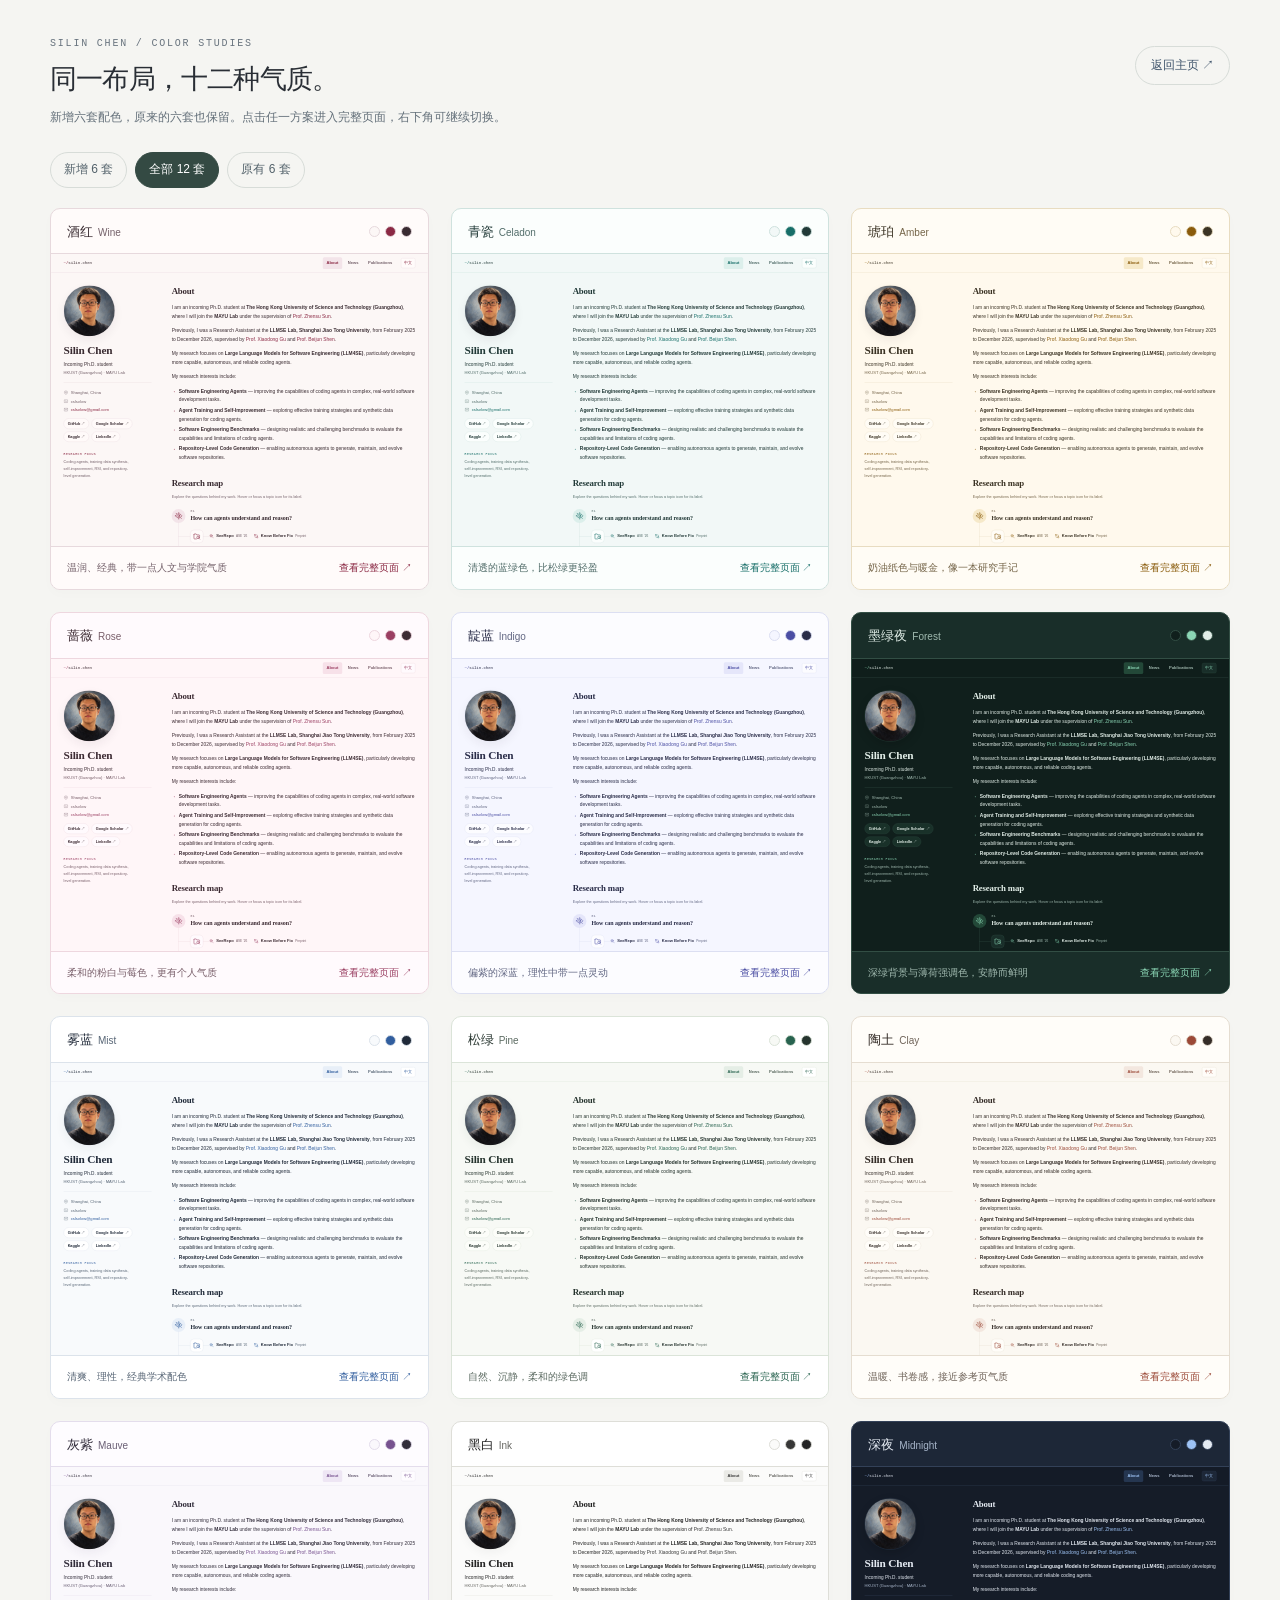
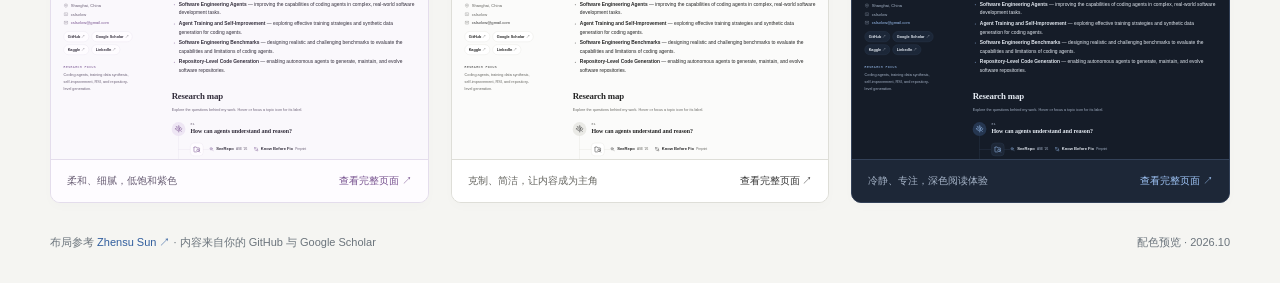
==== commit 7ee97cdc: "Redesign research tree around illustrated topic icons" ====
--- a/colors.html
+++ b/colors.html
@@ -1,65 +1,65 @@
 <!doctype html>
-<html lang="zh-CN"><head><meta charset="utf-8"><meta name="viewport" content="width=device-width, initial-scale=1"><meta name="robots" content="noindex"><title>配色对比 — Silin Chen</title><link rel="icon" href="assets/favicon.svg?v=b2d617909213" type="image/svg+xml"><link rel="stylesheet" href="styles.css?v=b2d617909213"><link rel="stylesheet" href="colors.css?v=b2d617909213"><script src="colors.js?v=b2d617909213" defer></script></head>
-<body><header class="lab-header"><div><div class="lab-kicker">SILIN CHEN / COLOR STUDIES</div><h1 id="palette-title">同一布局，十二种气质。</h1><p id="palette-description">新增六套配色，原来的六套也保留。点击任一方案进入完整页面，右下角可继续切换。</p></div><a class="back-link" href="index.html?v=b2d617909213">返回主页 ↗</a></header>
-<nav class="palette-tabs" aria-label="配色集合"><a href="colors.html?set=new&amp;v=b2d617909213" data-palette-set="new">新增 6 套</a><a href="colors.html?v=b2d617909213" data-palette-set="all">全部 12 套</a><a href="colors.html?set=original&amp;v=b2d617909213" data-palette-set="original">原有 6 套</a></nav>
+<html lang="zh-CN"><head><meta charset="utf-8"><meta name="viewport" content="width=device-width, initial-scale=1"><meta name="robots" content="noindex"><title>配色对比 — Silin Chen</title><link rel="icon" href="assets/favicon.svg?v=fb1904749f3e" type="image/svg+xml"><link rel="stylesheet" href="styles.css?v=fb1904749f3e"><link rel="stylesheet" href="colors.css?v=fb1904749f3e"><script src="colors.js?v=fb1904749f3e" defer></script></head>
+<body><header class="lab-header"><div><div class="lab-kicker">SILIN CHEN / COLOR STUDIES</div><h1 id="palette-title">同一布局，十二种气质。</h1><p id="palette-description">新增六套配色，原来的六套也保留。点击任一方案进入完整页面，右下角可继续切换。</p></div><a class="back-link" href="index.html?v=fb1904749f3e">返回主页 ↗</a></header>
+<nav class="palette-tabs" aria-label="配色集合"><a href="colors.html?set=new&amp;v=fb1904749f3e" data-palette-set="new">新增 6 套</a><a href="colors.html?v=fb1904749f3e" data-palette-set="all">全部 12 套</a><a href="colors.html?set=original&amp;v=fb1904749f3e" data-palette-set="original">原有 6 套</a></nav>
 <main class="palette-grid" aria-label="十二套主页配色"><article class="palette-card" data-theme="wine" data-collection="new">
  <header class="card-top"><h2>酒红<small>Wine</small></h2><div class="palette-swatches" aria-label="背景、强调色和文字颜色"><i style="background:#fcf7f6"></i><i style="background:#8b2944"></i><i style="background:#392b31"></i></div></header>
- <div class="mini-preview"><iframe src="index.html?theme=wine&amp;embed=1&amp;v=b2d617909213" title="酒红配色缩略预览" tabindex="-1" aria-hidden="true" inert></iframe><a class="preview-hit" href="index.html?theme=wine&amp;v=b2d617909213" aria-label="打开酒红配色完整页面"></a></div>
- <footer class="card-bottom"><p>温润、经典，带一点人文与学院气质</p><a href="index.html?theme=wine&amp;v=b2d617909213">查看完整页面 ↗</a></footer>
+ <div class="mini-preview"><iframe src="index.html?theme=wine&amp;embed=1&amp;v=fb1904749f3e" title="酒红配色缩略预览" tabindex="-1" aria-hidden="true" inert></iframe><a class="preview-hit" href="index.html?theme=wine&amp;v=fb1904749f3e" aria-label="打开酒红配色完整页面"></a></div>
+ <footer class="card-bottom"><p>温润、经典，带一点人文与学院气质</p><a href="index.html?theme=wine&amp;v=fb1904749f3e">查看完整页面 ↗</a></footer>
 </article>
 <article class="palette-card" data-theme="celadon" data-collection="new">
  <header class="card-top"><h2>青瓷<small>Celadon</small></h2><div class="palette-swatches" aria-label="背景、强调色和文字颜色"><i style="background:#f2f8f7"></i><i style="background:#176e68"></i><i style="background:#223a38"></i></div></header>
- <div class="mini-preview"><iframe src="index.html?theme=celadon&amp;embed=1&amp;v=b2d617909213" title="青瓷配色缩略预览" tabindex="-1" aria-hidden="true" inert></iframe><a class="preview-hit" href="index.html?theme=celadon&amp;v=b2d617909213" aria-label="打开青瓷配色完整页面"></a></div>
- <footer class="card-bottom"><p>清透的蓝绿色，比松绿更轻盈</p><a href="index.html?theme=celadon&amp;v=b2d617909213">查看完整页面 ↗</a></footer>
+ <div class="mini-preview"><iframe src="index.html?theme=celadon&amp;embed=1&amp;v=fb1904749f3e" title="青瓷配色缩略预览" tabindex="-1" aria-hidden="true" inert></iframe><a class="preview-hit" href="index.html?theme=celadon&amp;v=fb1904749f3e" aria-label="打开青瓷配色完整页面"></a></div>
+ <footer class="card-bottom"><p>清透的蓝绿色，比松绿更轻盈</p><a href="index.html?theme=celadon&amp;v=fb1904749f3e">查看完整页面 ↗</a></footer>
 </article>
 <article class="palette-card" data-theme="amber" data-collection="new">
  <header class="card-top"><h2>琥珀<small>Amber</small></h2><div class="palette-swatches" aria-label="背景、强调色和文字颜色"><i style="background:#fff9ed"></i><i style="background:#8a5b0b"></i><i style="background:#3b3324"></i></div></header>
- <div class="mini-preview"><iframe src="index.html?theme=amber&amp;embed=1&amp;v=b2d617909213" title="琥珀配色缩略预览" tabindex="-1" aria-hidden="true" inert></iframe><a class="preview-hit" href="index.html?theme=amber&amp;v=b2d617909213" aria-label="打开琥珀配色完整页面"></a></div>
- <footer class="card-bottom"><p>奶油纸色与暖金，像一本研究手记</p><a href="index.html?theme=amber&amp;v=b2d617909213">查看完整页面 ↗</a></footer>
+ <div class="mini-preview"><iframe src="index.html?theme=amber&amp;embed=1&amp;v=fb1904749f3e" title="琥珀配色缩略预览" tabindex="-1" aria-hidden="true" inert></iframe><a class="preview-hit" href="index.html?theme=amber&amp;v=fb1904749f3e" aria-label="打开琥珀配色完整页面"></a></div>
+ <footer class="card-bottom"><p>奶油纸色与暖金，像一本研究手记</p><a href="index.html?theme=amber&amp;v=fb1904749f3e">查看完整页面 ↗</a></footer>
 </article>
 <article class="palette-card" data-theme="rose" data-collection="new">
  <header class="card-top"><h2>蔷薇<small>Rose</small></h2><div class="palette-swatches" aria-label="背景、强调色和文字颜色"><i style="background:#fff6f8"></i><i style="background:#9a3f62"></i><i style="background:#3d2b33"></i></div></header>
- <div class="mini-preview"><iframe src="index.html?theme=rose&amp;embed=1&amp;v=b2d617909213" title="蔷薇配色缩略预览" tabindex="-1" aria-hidden="true" inert></iframe><a class="preview-hit" href="index.html?theme=rose&amp;v=b2d617909213" aria-label="打开蔷薇配色完整页面"></a></div>
- <footer class="card-bottom"><p>柔和的粉白与莓色，更有个人气质</p><a href="index.html?theme=rose&amp;v=b2d617909213">查看完整页面 ↗</a></footer>
+ <div class="mini-preview"><iframe src="index.html?theme=rose&amp;embed=1&amp;v=fb1904749f3e" title="蔷薇配色缩略预览" tabindex="-1" aria-hidden="true" inert></iframe><a class="preview-hit" href="index.html?theme=rose&amp;v=fb1904749f3e" aria-label="打开蔷薇配色完整页面"></a></div>
+ <footer class="card-bottom"><p>柔和的粉白与莓色，更有个人气质</p><a href="index.html?theme=rose&amp;v=fb1904749f3e">查看完整页面 ↗</a></footer>
 </article>
 <article class="palette-card" data-theme="indigo" data-collection="new">
  <header class="card-top"><h2>靛蓝<small>Indigo</small></h2><div class="palette-swatches" aria-label="背景、强调色和文字颜色"><i style="background:#f5f6ff"></i><i style="background:#4b4ea3"></i><i style="background:#2a2d49"></i></div></header>
- <div class="mini-preview"><iframe src="index.html?theme=indigo&amp;embed=1&amp;v=b2d617909213" title="靛蓝配色缩略预览" tabindex="-1" aria-hidden="true" inert></iframe><a class="preview-hit" href="index.html?theme=indigo&amp;v=b2d617909213" aria-label="打开靛蓝配色完整页面"></a></div>
- <footer class="card-bottom"><p>偏紫的深蓝，理性中带一点灵动</p><a href="index.html?theme=indigo&amp;v=b2d617909213">查看完整页面 ↗</a></footer>
+ <div class="mini-preview"><iframe src="index.html?theme=indigo&amp;embed=1&amp;v=fb1904749f3e" title="靛蓝配色缩略预览" tabindex="-1" aria-hidden="true" inert></iframe><a class="preview-hit" href="index.html?theme=indigo&amp;v=fb1904749f3e" aria-label="打开靛蓝配色完整页面"></a></div>
+ <footer class="card-bottom"><p>偏紫的深蓝，理性中带一点灵动</p><a href="index.html?theme=indigo&amp;v=fb1904749f3e">查看完整页面 ↗</a></footer>
 </article>
 <article class="palette-card" data-theme="forest" data-collection="new">
  <header class="card-top"><h2>墨绿夜<small>Forest</small></h2><div class="palette-swatches" aria-label="背景、强调色和文字颜色"><i style="background:#101f1c"></i><i style="background:#8bd6b5"></i><i style="background:#e2eee8"></i></div></header>
- <div class="mini-preview"><iframe src="index.html?theme=forest&amp;embed=1&amp;v=b2d617909213" title="墨绿夜配色缩略预览" tabindex="-1" aria-hidden="true" inert></iframe><a class="preview-hit" href="index.html?theme=forest&amp;v=b2d617909213" aria-label="打开墨绿夜配色完整页面"></a></div>
- <footer class="card-bottom"><p>深绿背景与薄荷强调色，安静而鲜明</p><a href="index.html?theme=forest&amp;v=b2d617909213">查看完整页面 ↗</a></footer>
+ <div class="mini-preview"><iframe src="index.html?theme=forest&amp;embed=1&amp;v=fb1904749f3e" title="墨绿夜配色缩略预览" tabindex="-1" aria-hidden="true" inert></iframe><a class="preview-hit" href="index.html?theme=forest&amp;v=fb1904749f3e" aria-label="打开墨绿夜配色完整页面"></a></div>
+ <footer class="card-bottom"><p>深绿背景与薄荷强调色，安静而鲜明</p><a href="index.html?theme=forest&amp;v=fb1904749f3e">查看完整页面 ↗</a></footer>
 </article>
 <article class="palette-card" data-collection="original" data-theme="mist">
  <header class="card-top"><h2>雾蓝<small>Mist</small></h2><div class="palette-swatches" aria-label="背景、强调色和文字颜色"><i style="background:#f8fafc"></i><i style="background:#315e9e"></i><i style="background:#202a39"></i></div></header>
- <div class="mini-preview"><iframe src="index.html?theme=mist&amp;embed=1&amp;v=b2d617909213" title="雾蓝配色缩略预览" tabindex="-1" aria-hidden="true" inert></iframe><a class="preview-hit" href="index.html?theme=mist&amp;v=b2d617909213" aria-label="打开雾蓝配色完整页面"></a></div>
- <footer class="card-bottom"><p>清爽、理性，经典学术配色</p><a href="index.html?theme=mist&amp;v=b2d617909213">查看完整页面 ↗</a></footer>
+ <div class="mini-preview"><iframe src="index.html?theme=mist&amp;embed=1&amp;v=fb1904749f3e" title="雾蓝配色缩略预览" tabindex="-1" aria-hidden="true" inert></iframe><a class="preview-hit" href="index.html?theme=mist&amp;v=fb1904749f3e" aria-label="打开雾蓝配色完整页面"></a></div>
+ <footer class="card-bottom"><p>清爽、理性，经典学术配色</p><a href="index.html?theme=mist&amp;v=fb1904749f3e">查看完整页面 ↗</a></footer>
 </article>
 <article class="palette-card" data-collection="original" data-theme="pine">
  <header class="card-top"><h2>松绿<small>Pine</small></h2><div class="palette-swatches" aria-label="背景、强调色和文字颜色"><i style="background:#f7f9f5"></i><i style="background:#28634f"></i><i style="background:#26342e"></i></div></header>
- <div class="mini-preview"><iframe src="index.html?theme=pine&amp;embed=1&amp;v=b2d617909213" title="松绿配色缩略预览" tabindex="-1" aria-hidden="true" inert></iframe><a class="preview-hit" href="index.html?theme=pine&amp;v=b2d617909213" aria-label="打开松绿配色完整页面"></a></div>
- <footer class="card-bottom"><p>自然、沉静，柔和的绿色调</p><a href="index.html?theme=pine&amp;v=b2d617909213">查看完整页面 ↗</a></footer>
+ <div class="mini-preview"><iframe src="index.html?theme=pine&amp;embed=1&amp;v=fb1904749f3e" title="松绿配色缩略预览" tabindex="-1" aria-hidden="true" inert></iframe><a class="preview-hit" href="index.html?theme=pine&amp;v=fb1904749f3e" aria-label="打开松绿配色完整页面"></a></div>
+ <footer class="card-bottom"><p>自然、沉静，柔和的绿色调</p><a href="index.html?theme=pine&amp;v=fb1904749f3e">查看完整页面 ↗</a></footer>
 </article>
 <article class="palette-card" data-collection="original" data-theme="clay">
  <header class="card-top"><h2>陶土<small>Clay</small></h2><div class="palette-swatches" aria-label="背景、强调色和文字颜色"><i style="background:#fbf8f2"></i><i style="background:#9b4937"></i><i style="background:#352d28"></i></div></header>
- <div class="mini-preview"><iframe src="index.html?theme=clay&amp;embed=1&amp;v=b2d617909213" title="陶土配色缩略预览" tabindex="-1" aria-hidden="true" inert></iframe><a class="preview-hit" href="index.html?theme=clay&amp;v=b2d617909213" aria-label="打开陶土配色完整页面"></a></div>
- <footer class="card-bottom"><p>温暖、书卷感，接近参考页气质</p><a href="index.html?theme=clay&amp;v=b2d617909213">查看完整页面 ↗</a></footer>
+ <div class="mini-preview"><iframe src="index.html?theme=clay&amp;embed=1&amp;v=fb1904749f3e" title="陶土配色缩略预览" tabindex="-1" aria-hidden="true" inert></iframe><a class="preview-hit" href="index.html?theme=clay&amp;v=fb1904749f3e" aria-label="打开陶土配色完整页面"></a></div>
+ <footer class="card-bottom"><p>温暖、书卷感，接近参考页气质</p><a href="index.html?theme=clay&amp;v=fb1904749f3e">查看完整页面 ↗</a></footer>
 </article>
 <article class="palette-card" data-collection="original" data-theme="mauve">
  <header class="card-top"><h2>灰紫<small>Mauve</small></h2><div class="palette-swatches" aria-label="背景、强调色和文字颜色"><i style="background:#faf8fc"></i><i style="background:#77528f"></i><i style="background:#322d3b"></i></div></header>
- <div class="mini-preview"><iframe src="index.html?theme=mauve&amp;embed=1&amp;v=b2d617909213" title="灰紫配色缩略预览" tabindex="-1" aria-hidden="true" inert></iframe><a class="preview-hit" href="index.html?theme=mauve&amp;v=b2d617909213" aria-label="打开灰紫配色完整页面"></a></div>
- <footer class="card-bottom"><p>柔和、细腻，低饱和紫色</p><a href="index.html?theme=mauve&amp;v=b2d617909213">查看完整页面 ↗</a></footer>
+ <div class="mini-preview"><iframe src="index.html?theme=mauve&amp;embed=1&amp;v=fb1904749f3e" title="灰紫配色缩略预览" tabindex="-1" aria-hidden="true" inert></iframe><a class="preview-hit" href="index.html?theme=mauve&amp;v=fb1904749f3e" aria-label="打开灰紫配色完整页面"></a></div>
+ <footer class="card-bottom"><p>柔和、细腻，低饱和紫色</p><a href="index.html?theme=mauve&amp;v=fb1904749f3e">查看完整页面 ↗</a></footer>
 </article>
 <article class="palette-card" data-collection="original" data-theme="ink">
  <header class="card-top"><h2>黑白<small>Ink</small></h2><div class="palette-swatches" aria-label="背景、强调色和文字颜色"><i style="background:#fbfbfa"></i><i style="background:#373737"></i><i style="background:#252525"></i></div></header>
- <div class="mini-preview"><iframe src="index.html?theme=ink&amp;embed=1&amp;v=b2d617909213" title="黑白配色缩略预览" tabindex="-1" aria-hidden="true" inert></iframe><a class="preview-hit" href="index.html?theme=ink&amp;v=b2d617909213" aria-label="打开黑白配色完整页面"></a></div>
- <footer class="card-bottom"><p>克制、简洁，让内容成为主角</p><a href="index.html?theme=ink&amp;v=b2d617909213">查看完整页面 ↗</a></footer>
+ <div class="mini-preview"><iframe src="index.html?theme=ink&amp;embed=1&amp;v=fb1904749f3e" title="黑白配色缩略预览" tabindex="-1" aria-hidden="true" inert></iframe><a class="preview-hit" href="index.html?theme=ink&amp;v=fb1904749f3e" aria-label="打开黑白配色完整页面"></a></div>
+ <footer class="card-bottom"><p>克制、简洁，让内容成为主角</p><a href="index.html?theme=ink&amp;v=fb1904749f3e">查看完整页面 ↗</a></footer>
 </article>
 <article class="palette-card" data-collection="original" data-theme="midnight">
  <header class="card-top"><h2>深夜<small>Midnight</small></h2><div class="palette-swatches" aria-label="背景、强调色和文字颜色"><i style="background:#151c28"></i><i style="background:#9ec3f5"></i><i style="background:#e4eaf2"></i></div></header>
- <div class="mini-preview"><iframe src="index.html?theme=midnight&amp;embed=1&amp;v=b2d617909213" title="深夜配色缩略预览" tabindex="-1" aria-hidden="true" inert></iframe><a class="preview-hit" href="index.html?theme=midnight&amp;v=b2d617909213" aria-label="打开深夜配色完整页面"></a></div>
- <footer class="card-bottom"><p>冷静、专注，深色阅读体验</p><a href="index.html?theme=midnight&amp;v=b2d617909213">查看完整页面 ↗</a></footer>
+ <div class="mini-preview"><iframe src="index.html?theme=midnight&amp;embed=1&amp;v=fb1904749f3e" title="深夜配色缩略预览" tabindex="-1" aria-hidden="true" inert></iframe><a class="preview-hit" href="index.html?theme=midnight&amp;v=fb1904749f3e" aria-label="打开深夜配色完整页面"></a></div>
+ <footer class="card-bottom"><p>冷静、专注，深色阅读体验</p><a href="index.html?theme=midnight&amp;v=fb1904749f3e">查看完整页面 ↗</a></footer>
 </article></main>
 <footer class="lab-footer"><span>布局参考 <a href="https://v587su.github.io/" target="_blank" rel="noopener noreferrer">Zhensu Sun ↗</a> · 内容来自你的 GitHub 与 Google Scholar</span><span>配色预览 · 2026.10</span></footer></body></html>
--- a/styles.css
+++ b/styles.css
@@ -212,47 +212,55 @@
 .authorship-note span { white-space: nowrap; margin-left: 8px; }
 .corresponding-marker { margin-left: 1px; cursor: help; }
 
-/* Research questions branch into directions and linked paper nodes. */
+/* Research tree: open question headings and illustrated topic junctions. */
 .research-map { container-type: inline-size; }
 .research-map-note { margin: -8px 0 28px; color: var(--muted); font-size: 12px; line-height: 1.8; }
 .research-tree, .tree-branches, .tree-papers { list-style: none; padding: 0; margin: 0; }
-.research-tree { display: grid; gap: 32px; }
-.tree-question-group { min-width: 0; }
-.tree-question { width: fit-content; max-width: 100%; display: flex; align-items: center; gap: 10px; margin: 0 0 18px; padding: 12px 15px; color: var(--accent); background: var(--accent-soft); border: 1px solid var(--line); border-radius: 18px; box-shadow: 0 2px 5px #00000006; font: 600 14px/1.5 Georgia, "Times New Roman", serif; letter-spacing: 0; }
-.tree-question-number { font: 600 10px/1.5 ui-monospace, SFMono-Regular, Menlo, monospace; opacity: .75; flex: none; }
-.tree-branches { display: grid; gap: 18px; margin-left: 15px; padding-left: 22px; position: relative; }
-.tree-branches::before { content: ""; position: absolute; top: -18px; bottom: 21px; left: 0; border-left: 1.5px solid var(--line); }
-.tree-branch { position: relative; min-width: 0; display: grid; grid-template-columns: 145px minmax(0, 1fr); align-items: center; gap: 17px; }
-.tree-branch::before { content: ""; position: absolute; top: 50%; left: -22px; width: 22px; border-top: 1.5px solid var(--line); }
-.tree-branch-label { position: relative; margin: 0; padding: 8px 11px; border: 1px solid var(--line); background: var(--surface); border-radius: 16px; color: var(--muted); font-family: inherit; font-size: 11px; font-weight: 600; line-height: 1.5; letter-spacing: 0; }
-.tree-branch-label::after { content: ""; position: absolute; left: 100%; top: 50%; width: 18px; border-top: 1.5px solid var(--line); }
-.tree-papers { display: flex; flex-wrap: wrap; align-items: center; gap: 7px; min-width: 0; }
+.research-tree { display: grid; gap: 28px; }
+.tree-question-group { position: relative; min-width: 0; padding: 0 0 26px; border-bottom: 1px solid var(--line); }
+.tree-question-group:last-child { padding-bottom: 0; border-bottom: 0; }
+.tree-question { position: relative; display: flex; align-items: center; gap: 16px; margin: 0 0 22px; color: var(--text); font: 600 19px/1.45 Georgia, "Times New Roman", serif; letter-spacing: -.15px; }
+.tree-question-icon { width: 44px; height: 44px; flex: none; display: inline-flex; align-items: center; justify-content: center; color: var(--accent); background: var(--accent-soft); border-radius: 50%; }
+.tree-root-svg { width: 25px; height: 25px; }
+.tree-question-heading { display: flex; flex-direction: column; gap: 2px; }
+.tree-question-number { color: var(--muted); font: 10px/1.4 ui-monospace, SFMono-Regular, Menlo, monospace; letter-spacing: 1.5px; }
+.tree-branches { display: grid; gap: 16px; margin-left: 21px; padding: 0 0 0 38px; position: relative; }
+.tree-branches::before { content: ""; position: absolute; top: -23px; bottom: 23px; left: 0; width: 1px; background: var(--line); }
+.tree-branch { position: relative; min-width: 0; display: grid; grid-template-columns: 42px minmax(0, 1fr); align-items: center; gap: 18px; }
+.tree-branch::before { content: ""; position: absolute; top: 50%; left: -38px; width: 38px; height: 1px; background: var(--line); }
+.tree-branch-label { position: relative; width: 42px; height: 42px; display: flex; align-items: center; justify-content: center; margin: 0; border: 1px solid var(--line); background: var(--surface); border-radius: 12px; color: var(--accent); cursor: help; }
+.tree-topic-svg { width: 24px; height: 24px; flex: none; }
+.tree-branch-label::after { content: ""; position: absolute; left: 100%; top: 50%; width: 19px; height: 1px; background: var(--line); }
+.tree-branch-label:hover, .tree-branch-label:focus { border-color: var(--accent); background: var(--accent-soft); }
+.tree-branch-label:focus-visible { outline: 2px solid var(--accent); outline-offset: 3px; }
+.tree-topic-tooltip { position: absolute; z-index: 8; left: -8px; bottom: calc(100% + 8px); width: max-content; max-width: 220px; padding: 6px 10px; border: 1px solid var(--line); background: var(--surface); color: var(--text); box-shadow: var(--shadow); border-radius: 6px; opacity: 0; visibility: hidden; pointer-events: none; font: 500 11px/1.6 -apple-system, BlinkMacSystemFont, "Segoe UI", "Noto Sans", Arial, sans-serif; letter-spacing: 0; }
+.tree-branch-label:hover .tree-topic-tooltip, .tree-branch-label:focus .tree-topic-tooltip { opacity: 1; visibility: visible; }
+.tree-papers { display: flex; flex-wrap: wrap; align-items: center; gap: 5px 20px; min-width: 0; }
 .tree-papers > li { max-width: 100%; min-width: 0; }
-.tree-paper { max-width: 100%; display: inline-flex; flex-wrap: wrap; align-items: center; justify-content: flex-start; gap: 5px; padding: 5px 9px; border: 1px solid var(--line); background: var(--surface); border-radius: 18px; color: var(--text); font-size: 11px; line-height: 1.6; transition: border-color .15s, background-color .15s; }
-.tree-paper:hover { border-color: var(--accent); background: var(--accent-soft); text-decoration: none; }
+.tree-paper { max-width: 100%; display: inline-flex; flex-wrap: wrap; align-items: center; justify-content: flex-start; gap: 7px; padding: 7px 0; color: var(--text); font-size: 13px; line-height: 1.65; text-decoration: none; border-bottom: 1px solid transparent; transition: color .15s, border-color .15s; }
+.tree-paper:hover { color: var(--accent); border-bottom-color: var(--accent); text-decoration: none; }
 .tree-paper:focus-visible { outline-offset: 3px; }
-.tree-paper-icon { color: var(--accent); display: inline-flex; flex: none; }
-.tree-paper-icon svg { width: 14px; height: 14px; }
+.tree-paper-icon { color: var(--accent); display: inline-flex; flex: none; opacity: .8; }
+.tree-paper-icon svg { width: 16px; height: 16px; }
 .tree-paper-name { font-weight: 600; overflow-wrap: anywhere; }
-.tree-paper-venue { font-size: 9px; color: var(--muted); white-space: nowrap; }
-@container (min-width: 700px) {
-  .tree-question-group { display: grid; grid-template-columns: 190px minmax(0, 1fr); gap: 26px; align-items: center; }
-  .tree-question { margin: 0; width: auto; }
-  .tree-branches { margin-left: 0; padding-left: 20px; gap: 17px; }
-  .tree-branches::before { top: 21px; bottom: 21px; }
-  .tree-branches::after { content: ""; position: absolute; top: 50%; left: -26px; width: 26px; border-top: 1.5px solid var(--line); }
-  .tree-branch { grid-template-columns: 125px minmax(0, 1fr); gap: 14px; }
+.tree-paper-venue { font-size: 10px; color: var(--muted); white-space: nowrap; }
+html[lang="zh-CN"] .tree-question { font-family: inherit; font-size: 18px; letter-spacing: 0; }
+@container (max-width: 480px) {
+  .tree-question { gap: 12px; font-size: 17px; margin-bottom: 18px; }
+  .tree-question-icon { width: 38px; height: 38px; }
+  .tree-root-svg { width: 23px; height: 23px; }
+  .tree-question-heading { min-width: 0; }
+  .tree-branches { margin-left: 18px; padding-left: 20px; gap: 15px; }
+  .tree-branch { grid-template-columns: 36px minmax(0, 1fr); gap: 12px; }
   .tree-branch::before { left: -20px; width: 20px; }
-  .tree-branch-label { padding: 7px 10px; }
-  .tree-branch-label::after { width: 15px; }
-}
-@container (max-width: 480px) {
-  .tree-branch { display: block; }
-  .tree-branch::before { top: 17px; }
-  .tree-branch-label { display: table; max-width: 100%; margin-bottom: 10px; }
-  .tree-branch-label::after { display: none; }
-  .tree-branches::before { bottom: 0; }
-  .tree-paper { padding: 5px 8px; }
-  .research-tree { gap: 26px; }
+  .tree-branch-label { width: 36px; height: 36px; border-radius: 10px; }
+  .tree-topic-svg { width: 21px; height: 21px; }
+  .tree-branch-label::after { width: 13px; }
+  .tree-paper { font-size: 12px; gap: 5px; padding: 4px 0; }
+  .tree-papers { gap: 4px 12px; }
+  .tree-paper-icon svg { width: 14px; height: 14px; }
+  .tree-paper-venue { font-size: 9px; }
+  .tree-branches::before { bottom: 21px; }
+  html[lang="zh-CN"] .tree-question { font-size: 17px; }
 }
 @media (prefers-reduced-motion: reduce) { .tree-paper { transition: none; } }
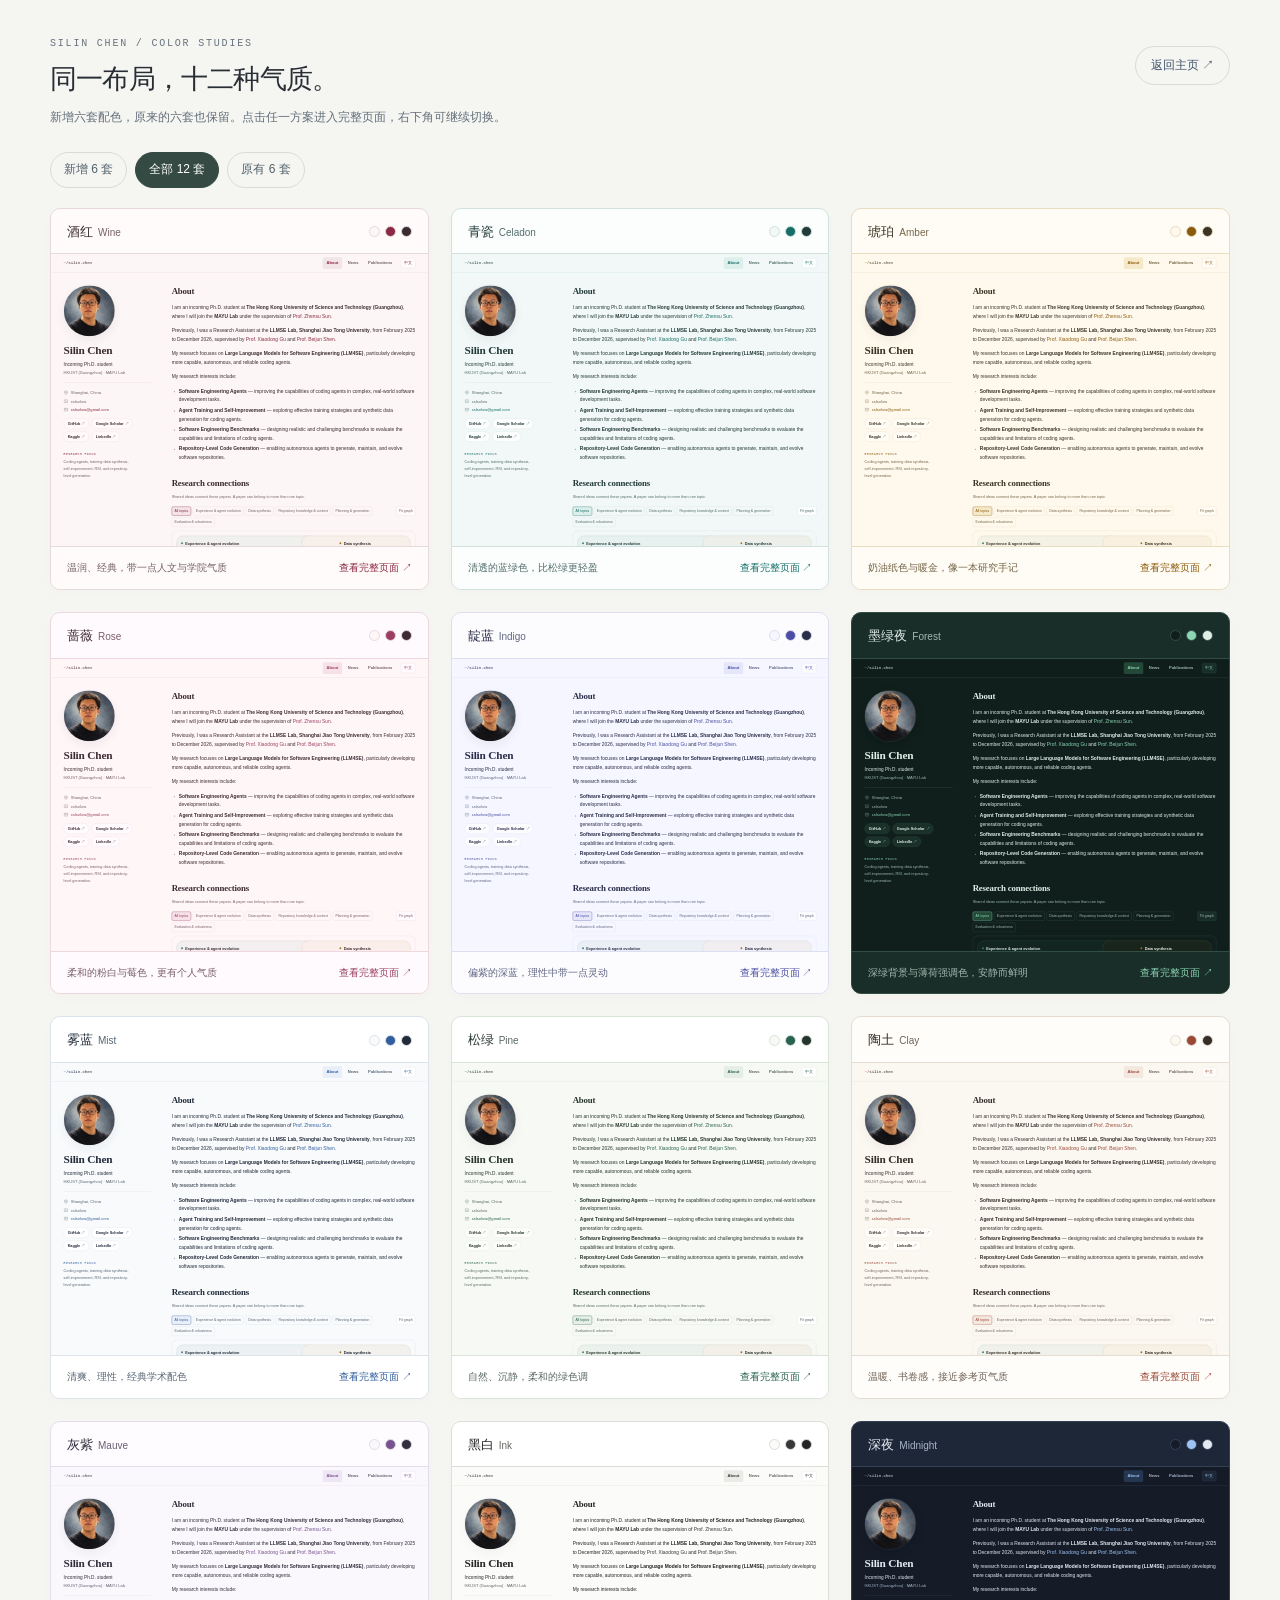
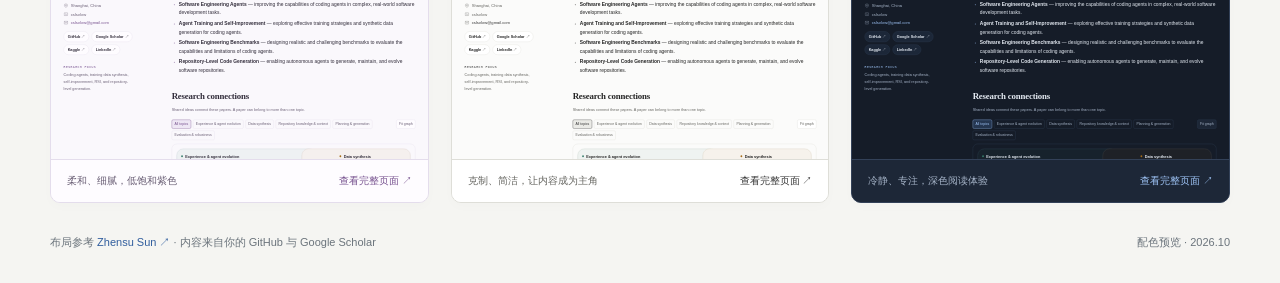
==== commit 7a1f5b7f: "Show all publications in an overlapping research topic network" ====
--- a/colors.html
+++ b/colors.html
@@ -1,65 +1,65 @@
 <!doctype html>
-<html lang="zh-CN"><head><meta charset="utf-8"><meta name="viewport" content="width=device-width, initial-scale=1"><meta name="robots" content="noindex"><title>配色对比 — Silin Chen</title><link rel="icon" href="assets/favicon.svg?v=fb1904749f3e" type="image/svg+xml"><link rel="stylesheet" href="styles.css?v=fb1904749f3e"><link rel="stylesheet" href="colors.css?v=fb1904749f3e"><script src="colors.js?v=fb1904749f3e" defer></script></head>
-<body><header class="lab-header"><div><div class="lab-kicker">SILIN CHEN / COLOR STUDIES</div><h1 id="palette-title">同一布局，十二种气质。</h1><p id="palette-description">新增六套配色，原来的六套也保留。点击任一方案进入完整页面，右下角可继续切换。</p></div><a class="back-link" href="index.html?v=fb1904749f3e">返回主页 ↗</a></header>
-<nav class="palette-tabs" aria-label="配色集合"><a href="colors.html?set=new&amp;v=fb1904749f3e" data-palette-set="new">新增 6 套</a><a href="colors.html?v=fb1904749f3e" data-palette-set="all">全部 12 套</a><a href="colors.html?set=original&amp;v=fb1904749f3e" data-palette-set="original">原有 6 套</a></nav>
+<html lang="zh-CN"><head><meta charset="utf-8"><meta name="viewport" content="width=device-width, initial-scale=1"><meta name="robots" content="noindex"><title>配色对比 — Silin Chen</title><link rel="icon" href="assets/favicon.svg?v=550cffb9a262" type="image/svg+xml"><link rel="stylesheet" href="styles.css?v=550cffb9a262"><link rel="stylesheet" href="colors.css?v=550cffb9a262"><script src="colors.js?v=550cffb9a262" defer></script></head>
+<body><header class="lab-header"><div><div class="lab-kicker">SILIN CHEN / COLOR STUDIES</div><h1 id="palette-title">同一布局，十二种气质。</h1><p id="palette-description">新增六套配色，原来的六套也保留。点击任一方案进入完整页面，右下角可继续切换。</p></div><a class="back-link" href="index.html?v=550cffb9a262">返回主页 ↗</a></header>
+<nav class="palette-tabs" aria-label="配色集合"><a href="colors.html?set=new&amp;v=550cffb9a262" data-palette-set="new">新增 6 套</a><a href="colors.html?v=550cffb9a262" data-palette-set="all">全部 12 套</a><a href="colors.html?set=original&amp;v=550cffb9a262" data-palette-set="original">原有 6 套</a></nav>
 <main class="palette-grid" aria-label="十二套主页配色"><article class="palette-card" data-theme="wine" data-collection="new">
  <header class="card-top"><h2>酒红<small>Wine</small></h2><div class="palette-swatches" aria-label="背景、强调色和文字颜色"><i style="background:#fcf7f6"></i><i style="background:#8b2944"></i><i style="background:#392b31"></i></div></header>
- <div class="mini-preview"><iframe src="index.html?theme=wine&amp;embed=1&amp;v=fb1904749f3e" title="酒红配色缩略预览" tabindex="-1" aria-hidden="true" inert></iframe><a class="preview-hit" href="index.html?theme=wine&amp;v=fb1904749f3e" aria-label="打开酒红配色完整页面"></a></div>
- <footer class="card-bottom"><p>温润、经典，带一点人文与学院气质</p><a href="index.html?theme=wine&amp;v=fb1904749f3e">查看完整页面 ↗</a></footer>
+ <div class="mini-preview"><iframe src="index.html?theme=wine&amp;embed=1&amp;v=550cffb9a262" title="酒红配色缩略预览" tabindex="-1" aria-hidden="true" inert></iframe><a class="preview-hit" href="index.html?theme=wine&amp;v=550cffb9a262" aria-label="打开酒红配色完整页面"></a></div>
+ <footer class="card-bottom"><p>温润、经典，带一点人文与学院气质</p><a href="index.html?theme=wine&amp;v=550cffb9a262">查看完整页面 ↗</a></footer>
 </article>
 <article class="palette-card" data-theme="celadon" data-collection="new">
  <header class="card-top"><h2>青瓷<small>Celadon</small></h2><div class="palette-swatches" aria-label="背景、强调色和文字颜色"><i style="background:#f2f8f7"></i><i style="background:#176e68"></i><i style="background:#223a38"></i></div></header>
- <div class="mini-preview"><iframe src="index.html?theme=celadon&amp;embed=1&amp;v=fb1904749f3e" title="青瓷配色缩略预览" tabindex="-1" aria-hidden="true" inert></iframe><a class="preview-hit" href="index.html?theme=celadon&amp;v=fb1904749f3e" aria-label="打开青瓷配色完整页面"></a></div>
- <footer class="card-bottom"><p>清透的蓝绿色，比松绿更轻盈</p><a href="index.html?theme=celadon&amp;v=fb1904749f3e">查看完整页面 ↗</a></footer>
+ <div class="mini-preview"><iframe src="index.html?theme=celadon&amp;embed=1&amp;v=550cffb9a262" title="青瓷配色缩略预览" tabindex="-1" aria-hidden="true" inert></iframe><a class="preview-hit" href="index.html?theme=celadon&amp;v=550cffb9a262" aria-label="打开青瓷配色完整页面"></a></div>
+ <footer class="card-bottom"><p>清透的蓝绿色，比松绿更轻盈</p><a href="index.html?theme=celadon&amp;v=550cffb9a262">查看完整页面 ↗</a></footer>
 </article>
 <article class="palette-card" data-theme="amber" data-collection="new">
  <header class="card-top"><h2>琥珀<small>Amber</small></h2><div class="palette-swatches" aria-label="背景、强调色和文字颜色"><i style="background:#fff9ed"></i><i style="background:#8a5b0b"></i><i style="background:#3b3324"></i></div></header>
- <div class="mini-preview"><iframe src="index.html?theme=amber&amp;embed=1&amp;v=fb1904749f3e" title="琥珀配色缩略预览" tabindex="-1" aria-hidden="true" inert></iframe><a class="preview-hit" href="index.html?theme=amber&amp;v=fb1904749f3e" aria-label="打开琥珀配色完整页面"></a></div>
- <footer class="card-bottom"><p>奶油纸色与暖金，像一本研究手记</p><a href="index.html?theme=amber&amp;v=fb1904749f3e">查看完整页面 ↗</a></footer>
+ <div class="mini-preview"><iframe src="index.html?theme=amber&amp;embed=1&amp;v=550cffb9a262" title="琥珀配色缩略预览" tabindex="-1" aria-hidden="true" inert></iframe><a class="preview-hit" href="index.html?theme=amber&amp;v=550cffb9a262" aria-label="打开琥珀配色完整页面"></a></div>
+ <footer class="card-bottom"><p>奶油纸色与暖金，像一本研究手记</p><a href="index.html?theme=amber&amp;v=550cffb9a262">查看完整页面 ↗</a></footer>
 </article>
 <article class="palette-card" data-theme="rose" data-collection="new">
  <header class="card-top"><h2>蔷薇<small>Rose</small></h2><div class="palette-swatches" aria-label="背景、强调色和文字颜色"><i style="background:#fff6f8"></i><i style="background:#9a3f62"></i><i style="background:#3d2b33"></i></div></header>
- <div class="mini-preview"><iframe src="index.html?theme=rose&amp;embed=1&amp;v=fb1904749f3e" title="蔷薇配色缩略预览" tabindex="-1" aria-hidden="true" inert></iframe><a class="preview-hit" href="index.html?theme=rose&amp;v=fb1904749f3e" aria-label="打开蔷薇配色完整页面"></a></div>
- <footer class="card-bottom"><p>柔和的粉白与莓色，更有个人气质</p><a href="index.html?theme=rose&amp;v=fb1904749f3e">查看完整页面 ↗</a></footer>
+ <div class="mini-preview"><iframe src="index.html?theme=rose&amp;embed=1&amp;v=550cffb9a262" title="蔷薇配色缩略预览" tabindex="-1" aria-hidden="true" inert></iframe><a class="preview-hit" href="index.html?theme=rose&amp;v=550cffb9a262" aria-label="打开蔷薇配色完整页面"></a></div>
+ <footer class="card-bottom"><p>柔和的粉白与莓色，更有个人气质</p><a href="index.html?theme=rose&amp;v=550cffb9a262">查看完整页面 ↗</a></footer>
 </article>
 <article class="palette-card" data-theme="indigo" data-collection="new">
  <header class="card-top"><h2>靛蓝<small>Indigo</small></h2><div class="palette-swatches" aria-label="背景、强调色和文字颜色"><i style="background:#f5f6ff"></i><i style="background:#4b4ea3"></i><i style="background:#2a2d49"></i></div></header>
- <div class="mini-preview"><iframe src="index.html?theme=indigo&amp;embed=1&amp;v=fb1904749f3e" title="靛蓝配色缩略预览" tabindex="-1" aria-hidden="true" inert></iframe><a class="preview-hit" href="index.html?theme=indigo&amp;v=fb1904749f3e" aria-label="打开靛蓝配色完整页面"></a></div>
- <footer class="card-bottom"><p>偏紫的深蓝，理性中带一点灵动</p><a href="index.html?theme=indigo&amp;v=fb1904749f3e">查看完整页面 ↗</a></footer>
+ <div class="mini-preview"><iframe src="index.html?theme=indigo&amp;embed=1&amp;v=550cffb9a262" title="靛蓝配色缩略预览" tabindex="-1" aria-hidden="true" inert></iframe><a class="preview-hit" href="index.html?theme=indigo&amp;v=550cffb9a262" aria-label="打开靛蓝配色完整页面"></a></div>
+ <footer class="card-bottom"><p>偏紫的深蓝，理性中带一点灵动</p><a href="index.html?theme=indigo&amp;v=550cffb9a262">查看完整页面 ↗</a></footer>
 </article>
 <article class="palette-card" data-theme="forest" data-collection="new">
  <header class="card-top"><h2>墨绿夜<small>Forest</small></h2><div class="palette-swatches" aria-label="背景、强调色和文字颜色"><i style="background:#101f1c"></i><i style="background:#8bd6b5"></i><i style="background:#e2eee8"></i></div></header>
- <div class="mini-preview"><iframe src="index.html?theme=forest&amp;embed=1&amp;v=fb1904749f3e" title="墨绿夜配色缩略预览" tabindex="-1" aria-hidden="true" inert></iframe><a class="preview-hit" href="index.html?theme=forest&amp;v=fb1904749f3e" aria-label="打开墨绿夜配色完整页面"></a></div>
- <footer class="card-bottom"><p>深绿背景与薄荷强调色，安静而鲜明</p><a href="index.html?theme=forest&amp;v=fb1904749f3e">查看完整页面 ↗</a></footer>
+ <div class="mini-preview"><iframe src="index.html?theme=forest&amp;embed=1&amp;v=550cffb9a262" title="墨绿夜配色缩略预览" tabindex="-1" aria-hidden="true" inert></iframe><a class="preview-hit" href="index.html?theme=forest&amp;v=550cffb9a262" aria-label="打开墨绿夜配色完整页面"></a></div>
+ <footer class="card-bottom"><p>深绿背景与薄荷强调色，安静而鲜明</p><a href="index.html?theme=forest&amp;v=550cffb9a262">查看完整页面 ↗</a></footer>
 </article>
 <article class="palette-card" data-collection="original" data-theme="mist">
  <header class="card-top"><h2>雾蓝<small>Mist</small></h2><div class="palette-swatches" aria-label="背景、强调色和文字颜色"><i style="background:#f8fafc"></i><i style="background:#315e9e"></i><i style="background:#202a39"></i></div></header>
- <div class="mini-preview"><iframe src="index.html?theme=mist&amp;embed=1&amp;v=fb1904749f3e" title="雾蓝配色缩略预览" tabindex="-1" aria-hidden="true" inert></iframe><a class="preview-hit" href="index.html?theme=mist&amp;v=fb1904749f3e" aria-label="打开雾蓝配色完整页面"></a></div>
- <footer class="card-bottom"><p>清爽、理性，经典学术配色</p><a href="index.html?theme=mist&amp;v=fb1904749f3e">查看完整页面 ↗</a></footer>
+ <div class="mini-preview"><iframe src="index.html?theme=mist&amp;embed=1&amp;v=550cffb9a262" title="雾蓝配色缩略预览" tabindex="-1" aria-hidden="true" inert></iframe><a class="preview-hit" href="index.html?theme=mist&amp;v=550cffb9a262" aria-label="打开雾蓝配色完整页面"></a></div>
+ <footer class="card-bottom"><p>清爽、理性，经典学术配色</p><a href="index.html?theme=mist&amp;v=550cffb9a262">查看完整页面 ↗</a></footer>
 </article>
 <article class="palette-card" data-collection="original" data-theme="pine">
  <header class="card-top"><h2>松绿<small>Pine</small></h2><div class="palette-swatches" aria-label="背景、强调色和文字颜色"><i style="background:#f7f9f5"></i><i style="background:#28634f"></i><i style="background:#26342e"></i></div></header>
- <div class="mini-preview"><iframe src="index.html?theme=pine&amp;embed=1&amp;v=fb1904749f3e" title="松绿配色缩略预览" tabindex="-1" aria-hidden="true" inert></iframe><a class="preview-hit" href="index.html?theme=pine&amp;v=fb1904749f3e" aria-label="打开松绿配色完整页面"></a></div>
- <footer class="card-bottom"><p>自然、沉静，柔和的绿色调</p><a href="index.html?theme=pine&amp;v=fb1904749f3e">查看完整页面 ↗</a></footer>
+ <div class="mini-preview"><iframe src="index.html?theme=pine&amp;embed=1&amp;v=550cffb9a262" title="松绿配色缩略预览" tabindex="-1" aria-hidden="true" inert></iframe><a class="preview-hit" href="index.html?theme=pine&amp;v=550cffb9a262" aria-label="打开松绿配色完整页面"></a></div>
+ <footer class="card-bottom"><p>自然、沉静，柔和的绿色调</p><a href="index.html?theme=pine&amp;v=550cffb9a262">查看完整页面 ↗</a></footer>
 </article>
 <article class="palette-card" data-collection="original" data-theme="clay">
  <header class="card-top"><h2>陶土<small>Clay</small></h2><div class="palette-swatches" aria-label="背景、强调色和文字颜色"><i style="background:#fbf8f2"></i><i style="background:#9b4937"></i><i style="background:#352d28"></i></div></header>
- <div class="mini-preview"><iframe src="index.html?theme=clay&amp;embed=1&amp;v=fb1904749f3e" title="陶土配色缩略预览" tabindex="-1" aria-hidden="true" inert></iframe><a class="preview-hit" href="index.html?theme=clay&amp;v=fb1904749f3e" aria-label="打开陶土配色完整页面"></a></div>
- <footer class="card-bottom"><p>温暖、书卷感，接近参考页气质</p><a href="index.html?theme=clay&amp;v=fb1904749f3e">查看完整页面 ↗</a></footer>
+ <div class="mini-preview"><iframe src="index.html?theme=clay&amp;embed=1&amp;v=550cffb9a262" title="陶土配色缩略预览" tabindex="-1" aria-hidden="true" inert></iframe><a class="preview-hit" href="index.html?theme=clay&amp;v=550cffb9a262" aria-label="打开陶土配色完整页面"></a></div>
+ <footer class="card-bottom"><p>温暖、书卷感，接近参考页气质</p><a href="index.html?theme=clay&amp;v=550cffb9a262">查看完整页面 ↗</a></footer>
 </article>
 <article class="palette-card" data-collection="original" data-theme="mauve">
  <header class="card-top"><h2>灰紫<small>Mauve</small></h2><div class="palette-swatches" aria-label="背景、强调色和文字颜色"><i style="background:#faf8fc"></i><i style="background:#77528f"></i><i style="background:#322d3b"></i></div></header>
- <div class="mini-preview"><iframe src="index.html?theme=mauve&amp;embed=1&amp;v=fb1904749f3e" title="灰紫配色缩略预览" tabindex="-1" aria-hidden="true" inert></iframe><a class="preview-hit" href="index.html?theme=mauve&amp;v=fb1904749f3e" aria-label="打开灰紫配色完整页面"></a></div>
- <footer class="card-bottom"><p>柔和、细腻，低饱和紫色</p><a href="index.html?theme=mauve&amp;v=fb1904749f3e">查看完整页面 ↗</a></footer>
+ <div class="mini-preview"><iframe src="index.html?theme=mauve&amp;embed=1&amp;v=550cffb9a262" title="灰紫配色缩略预览" tabindex="-1" aria-hidden="true" inert></iframe><a class="preview-hit" href="index.html?theme=mauve&amp;v=550cffb9a262" aria-label="打开灰紫配色完整页面"></a></div>
+ <footer class="card-bottom"><p>柔和、细腻，低饱和紫色</p><a href="index.html?theme=mauve&amp;v=550cffb9a262">查看完整页面 ↗</a></footer>
 </article>
 <article class="palette-card" data-collection="original" data-theme="ink">
  <header class="card-top"><h2>黑白<small>Ink</small></h2><div class="palette-swatches" aria-label="背景、强调色和文字颜色"><i style="background:#fbfbfa"></i><i style="background:#373737"></i><i style="background:#252525"></i></div></header>
- <div class="mini-preview"><iframe src="index.html?theme=ink&amp;embed=1&amp;v=fb1904749f3e" title="黑白配色缩略预览" tabindex="-1" aria-hidden="true" inert></iframe><a class="preview-hit" href="index.html?theme=ink&amp;v=fb1904749f3e" aria-label="打开黑白配色完整页面"></a></div>
- <footer class="card-bottom"><p>克制、简洁，让内容成为主角</p><a href="index.html?theme=ink&amp;v=fb1904749f3e">查看完整页面 ↗</a></footer>
+ <div class="mini-preview"><iframe src="index.html?theme=ink&amp;embed=1&amp;v=550cffb9a262" title="黑白配色缩略预览" tabindex="-1" aria-hidden="true" inert></iframe><a class="preview-hit" href="index.html?theme=ink&amp;v=550cffb9a262" aria-label="打开黑白配色完整页面"></a></div>
+ <footer class="card-bottom"><p>克制、简洁，让内容成为主角</p><a href="index.html?theme=ink&amp;v=550cffb9a262">查看完整页面 ↗</a></footer>
 </article>
 <article class="palette-card" data-collection="original" data-theme="midnight">
  <header class="card-top"><h2>深夜<small>Midnight</small></h2><div class="palette-swatches" aria-label="背景、强调色和文字颜色"><i style="background:#151c28"></i><i style="background:#9ec3f5"></i><i style="background:#e4eaf2"></i></div></header>
- <div class="mini-preview"><iframe src="index.html?theme=midnight&amp;embed=1&amp;v=fb1904749f3e" title="深夜配色缩略预览" tabindex="-1" aria-hidden="true" inert></iframe><a class="preview-hit" href="index.html?theme=midnight&amp;v=fb1904749f3e" aria-label="打开深夜配色完整页面"></a></div>
- <footer class="card-bottom"><p>冷静、专注，深色阅读体验</p><a href="index.html?theme=midnight&amp;v=fb1904749f3e">查看完整页面 ↗</a></footer>
+ <div class="mini-preview"><iframe src="index.html?theme=midnight&amp;embed=1&amp;v=550cffb9a262" title="深夜配色缩略预览" tabindex="-1" aria-hidden="true" inert></iframe><a class="preview-hit" href="index.html?theme=midnight&amp;v=550cffb9a262" aria-label="打开深夜配色完整页面"></a></div>
+ <footer class="card-bottom"><p>冷静、专注，深色阅读体验</p><a href="index.html?theme=midnight&amp;v=550cffb9a262">查看完整页面 ↗</a></footer>
 </article></main>
 <footer class="lab-footer"><span>布局参考 <a href="https://v587su.github.io/" target="_blank" rel="noopener noreferrer">Zhensu Sun ↗</a> · 内容来自你的 GitHub 与 Google Scholar</span><span>配色预览 · 2026.10</span></footer></body></html>
--- a/styles.css
+++ b/styles.css
@@ -212,55 +212,57 @@
 .authorship-note span { white-space: nowrap; margin-left: 8px; }
 .corresponding-marker { margin-left: 1px; cursor: help; }
 
-/* Research tree: open question headings and illustrated topic junctions. */
+/* Paper network: topic clusters, shared memberships, and undirected connections. */
 .research-map { container-type: inline-size; }
-.research-map-note { margin: -8px 0 28px; color: var(--muted); font-size: 12px; line-height: 1.8; }
-.research-tree, .tree-branches, .tree-papers { list-style: none; padding: 0; margin: 0; }
-.research-tree { display: grid; gap: 28px; }
-.tree-question-group { position: relative; min-width: 0; padding: 0 0 26px; border-bottom: 1px solid var(--line); }
-.tree-question-group:last-child { padding-bottom: 0; border-bottom: 0; }
-.tree-question { position: relative; display: flex; align-items: center; gap: 16px; margin: 0 0 22px; color: var(--text); font: 600 19px/1.45 Georgia, "Times New Roman", serif; letter-spacing: -.15px; }
-.tree-question-icon { width: 44px; height: 44px; flex: none; display: inline-flex; align-items: center; justify-content: center; color: var(--accent); background: var(--accent-soft); border-radius: 50%; }
-.tree-root-svg { width: 25px; height: 25px; }
-.tree-question-heading { display: flex; flex-direction: column; gap: 2px; }
-.tree-question-number { color: var(--muted); font: 10px/1.4 ui-monospace, SFMono-Regular, Menlo, monospace; letter-spacing: 1.5px; }
-.tree-branches { display: grid; gap: 16px; margin-left: 21px; padding: 0 0 0 38px; position: relative; }
-.tree-branches::before { content: ""; position: absolute; top: -23px; bottom: 23px; left: 0; width: 1px; background: var(--line); }
-.tree-branch { position: relative; min-width: 0; display: grid; grid-template-columns: 42px minmax(0, 1fr); align-items: center; gap: 18px; }
-.tree-branch::before { content: ""; position: absolute; top: 50%; left: -38px; width: 38px; height: 1px; background: var(--line); }
-.tree-branch-label { position: relative; width: 42px; height: 42px; display: flex; align-items: center; justify-content: center; margin: 0; border: 1px solid var(--line); background: var(--surface); border-radius: 12px; color: var(--accent); cursor: help; }
-.tree-topic-svg { width: 24px; height: 24px; flex: none; }
-.tree-branch-label::after { content: ""; position: absolute; left: 100%; top: 50%; width: 19px; height: 1px; background: var(--line); }
-.tree-branch-label:hover, .tree-branch-label:focus { border-color: var(--accent); background: var(--accent-soft); }
-.tree-branch-label:focus-visible { outline: 2px solid var(--accent); outline-offset: 3px; }
-.tree-topic-tooltip { position: absolute; z-index: 8; left: -8px; bottom: calc(100% + 8px); width: max-content; max-width: 220px; padding: 6px 10px; border: 1px solid var(--line); background: var(--surface); color: var(--text); box-shadow: var(--shadow); border-radius: 6px; opacity: 0; visibility: hidden; pointer-events: none; font: 500 11px/1.6 -apple-system, BlinkMacSystemFont, "Segoe UI", "Noto Sans", Arial, sans-serif; letter-spacing: 0; }
-.tree-branch-label:hover .tree-topic-tooltip, .tree-branch-label:focus .tree-topic-tooltip { opacity: 1; visibility: visible; }
-.tree-papers { display: flex; flex-wrap: wrap; align-items: center; gap: 5px 20px; min-width: 0; }
-.tree-papers > li { max-width: 100%; min-width: 0; }
-.tree-paper { max-width: 100%; display: inline-flex; flex-wrap: wrap; align-items: center; justify-content: flex-start; gap: 7px; padding: 7px 0; color: var(--text); font-size: 13px; line-height: 1.65; text-decoration: none; border-bottom: 1px solid transparent; transition: color .15s, border-color .15s; }
-.tree-paper:hover { color: var(--accent); border-bottom-color: var(--accent); text-decoration: none; }
-.tree-paper:focus-visible { outline-offset: 3px; }
-.tree-paper-icon { color: var(--accent); display: inline-flex; flex: none; opacity: .8; }
-.tree-paper-icon svg { width: 16px; height: 16px; }
-.tree-paper-name { font-weight: 600; overflow-wrap: anywhere; }
-.tree-paper-venue { font-size: 10px; color: var(--muted); white-space: nowrap; }
-html[lang="zh-CN"] .tree-question { font-family: inherit; font-size: 18px; letter-spacing: 0; }
-@container (max-width: 480px) {
-  .tree-question { gap: 12px; font-size: 17px; margin-bottom: 18px; }
-  .tree-question-icon { width: 38px; height: 38px; }
-  .tree-root-svg { width: 23px; height: 23px; }
-  .tree-question-heading { min-width: 0; }
-  .tree-branches { margin-left: 18px; padding-left: 20px; gap: 15px; }
-  .tree-branch { grid-template-columns: 36px minmax(0, 1fr); gap: 12px; }
-  .tree-branch::before { left: -20px; width: 20px; }
-  .tree-branch-label { width: 36px; height: 36px; border-radius: 10px; }
-  .tree-topic-svg { width: 21px; height: 21px; }
-  .tree-branch-label::after { width: 13px; }
-  .tree-paper { font-size: 12px; gap: 5px; padding: 4px 0; }
-  .tree-papers { gap: 4px 12px; }
-  .tree-paper-icon svg { width: 14px; height: 14px; }
-  .tree-paper-venue { font-size: 9px; }
-  .tree-branches::before { bottom: 21px; }
-  html[lang="zh-CN"] .tree-question { font-size: 17px; }
-}
-@media (prefers-reduced-motion: reduce) { .tree-paper { transition: none; } }
+.research-map-note { margin: -8px 0 20px; color: var(--muted); font-size: 12px; line-height: 1.8; }
+.network-toolbar { display: flex; gap: 12px; justify-content: space-between; align-items: flex-start; margin-bottom: 12px; }
+.network-filters { display: flex; flex-wrap: wrap; gap: 6px; }
+.network-filter, .network-fit { border: 1px solid var(--line); border-radius: 5px; padding: 5px 8px; background: transparent; color: var(--muted); font-size: 11px; line-height: 1.6; }
+.network-filter[aria-pressed="true"] { color: var(--accent); border-color: var(--accent); background: var(--accent-soft); }
+.network-filter:hover, .network-fit:hover { color: var(--accent); border-color: var(--accent); }
+.network-fit { flex: none; background: var(--surface); }
+.network-viewport { max-width: 100%; overflow-x: auto; border: 1px solid var(--line); border-radius: 16px; background: var(--bg); overscroll-behavior-inline: contain; scrollbar-width: thin; }
+.research-network { display: block; width: 100%; min-width: 700px; height: auto; font-family: -apple-system, BlinkMacSystemFont, "Segoe UI", "Noto Sans", Arial, sans-serif; --topic-experience: #377c6b; --topic-synthesis: #a56b18; --topic-understanding: #477dae; --topic-development: #8065a2; --topic-evaluation: #ad6459; }
+.network-fitted .research-network { min-width: 0; }
+.network-cluster { --topic-color: var(--muted); }
+.network-cluster[data-topic="experience"], .network-membership[data-topic="experience"] { --topic-color: var(--topic-experience); }
+.network-cluster[data-topic="synthesis"], .network-membership[data-topic="synthesis"] { --topic-color: var(--topic-synthesis); }
+.network-cluster[data-topic="understanding"], .network-membership[data-topic="understanding"] { --topic-color: var(--topic-understanding); }
+.network-cluster[data-topic="development"], .network-membership[data-topic="development"] { --topic-color: var(--topic-development); }
+.network-cluster[data-topic="evaluation"], .network-membership[data-topic="evaluation"] { --topic-color: var(--topic-evaluation); }
+.network-cluster rect { fill: color-mix(in srgb, var(--topic-color) 6%, var(--bg)); stroke: color-mix(in srgb, var(--topic-color) 20%, var(--line)); stroke-width: 1; }
+.network-cluster text { fill: var(--text); font-size: 13px; font-weight: 600; }
+.network-cluster circle { fill: var(--topic-color); }
+.network-edge { stroke: var(--muted); stroke-width: 1.4; opacity: .27; transition: opacity .15s, stroke-width .15s; }
+.network-edge-bridge { stroke-dasharray: 4 4; stroke: var(--accent); opacity: .45; }
+.network-node { cursor: pointer; transition: opacity .15s; }
+.network-node rect { fill: var(--surface); stroke: var(--line); stroke-width: 1.2; }
+.network-node-shared rect { stroke: var(--accent); stroke-width: 1.6; }
+.network-membership { fill: var(--topic-color); }
+.network-node-name { fill: var(--text); font-size: 13.5px; font-weight: 600; }
+.network-node-venue { fill: var(--muted); font-size: 10px; }
+.network-node:hover rect, .network-node:focus rect, .network-node.is-active rect { stroke: var(--accent); stroke-width: 2.5; }
+.network-node:focus-visible { outline: none; }
+.network-bridge-note { fill: var(--muted); font-size: 11px; }
+.has-selection .network-node { opacity: .24; }
+.has-selection .network-node.is-related { opacity: .8; }
+.has-selection .network-node.is-active { opacity: 1; }
+.has-selection .network-edge { opacity: .07; }
+.has-selection .network-edge.is-active { opacity: .9; stroke: var(--accent); stroke-width: 2.3; }
+.has-selection .network-cluster rect { fill-opacity: .45; }
+.has-selection .network-cluster.is-active rect { fill-opacity: 1; stroke: var(--topic-color); stroke-width: 1.5; }
+.network-caption { display: flex; justify-content: space-between; align-items: baseline; gap: 14px; margin: 12px 2px 0; }
+.network-selection { margin: 0; color: var(--muted); font-size: 11px; line-height: 1.8; }
+.network-scroll-hint { display: none; flex: none; color: var(--muted); font-size: 10px; }
+.network-topic-index { margin-top: 15px; color: var(--muted); font-size: 12px; }
+.network-topic-index summary { cursor: pointer; width: fit-content; padding: 4px 0; }
+.network-topic-list { display: grid; grid-template-columns: 1fr 1fr; gap: 18px; padding: 15px 0; }
+.network-topic-list h3 { margin: 0 0 7px; font-family: inherit; font-size: 12px; letter-spacing: 0; }
+.network-topic-list ul { margin: 0; padding-left: 16px; font-size: 12px; line-height: 1.9; }
+@container (max-width: 600px) {
+  .network-toolbar { flex-wrap: wrap; }
+  .network-caption { flex-direction: column; gap: 5px; }
+  .network-scroll-hint { display: block; }
+  .network-topic-list { grid-template-columns: 1fr; }
+}
+@media (prefers-reduced-motion: reduce) { .network-node, .network-edge { transition: none; } }
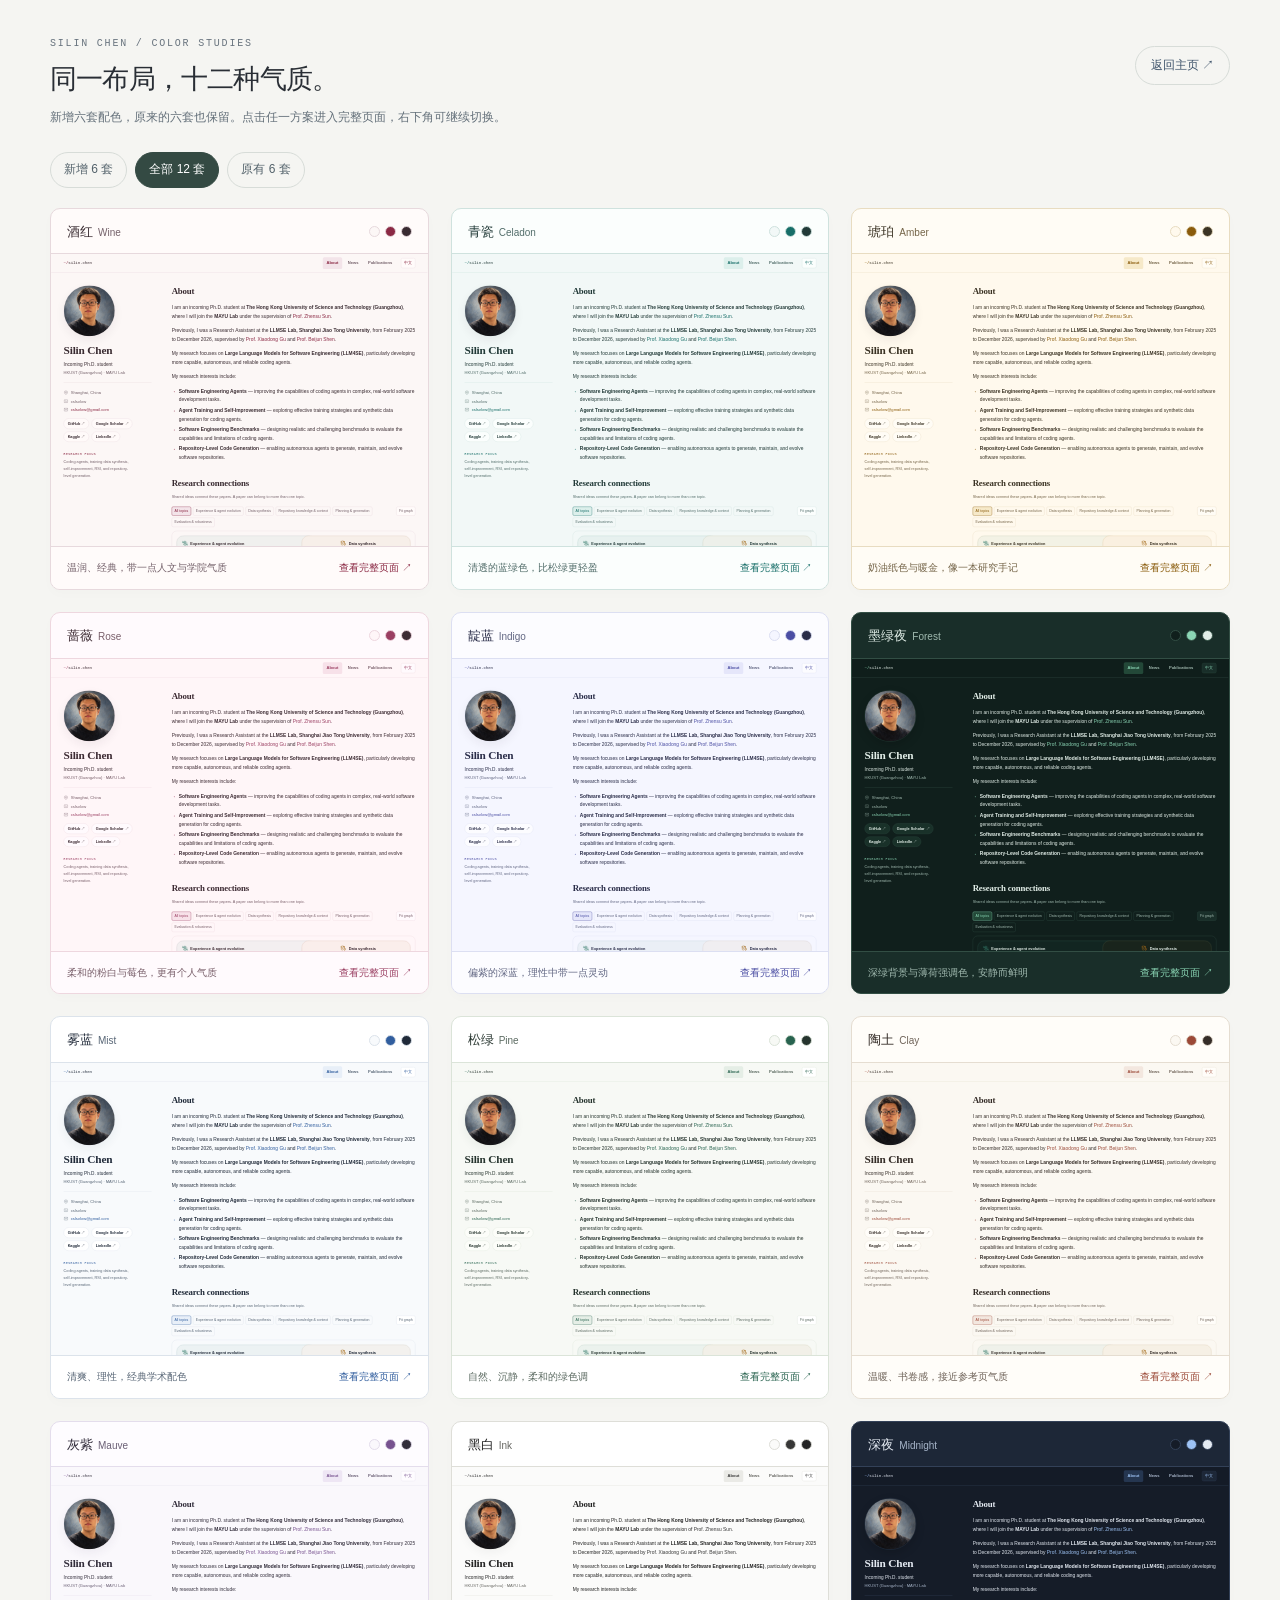
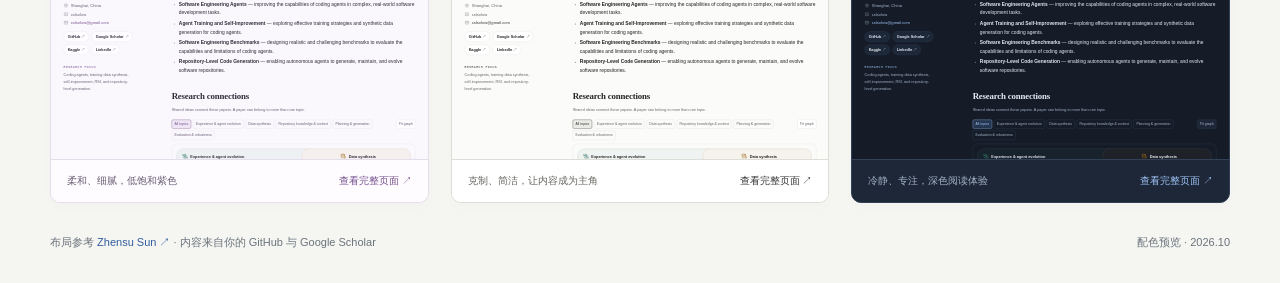
==== commit 6f20e0b5: "Add distinct icons to research network topic headings" ====
--- a/colors.html
+++ b/colors.html
@@ -1,65 +1,65 @@
 <!doctype html>
-<html lang="zh-CN"><head><meta charset="utf-8"><meta name="viewport" content="width=device-width, initial-scale=1"><meta name="robots" content="noindex"><title>配色对比 — Silin Chen</title><link rel="icon" href="assets/favicon.svg?v=550cffb9a262" type="image/svg+xml"><link rel="stylesheet" href="styles.css?v=550cffb9a262"><link rel="stylesheet" href="colors.css?v=550cffb9a262"><script src="colors.js?v=550cffb9a262" defer></script></head>
-<body><header class="lab-header"><div><div class="lab-kicker">SILIN CHEN / COLOR STUDIES</div><h1 id="palette-title">同一布局，十二种气质。</h1><p id="palette-description">新增六套配色，原来的六套也保留。点击任一方案进入完整页面，右下角可继续切换。</p></div><a class="back-link" href="index.html?v=550cffb9a262">返回主页 ↗</a></header>
-<nav class="palette-tabs" aria-label="配色集合"><a href="colors.html?set=new&amp;v=550cffb9a262" data-palette-set="new">新增 6 套</a><a href="colors.html?v=550cffb9a262" data-palette-set="all">全部 12 套</a><a href="colors.html?set=original&amp;v=550cffb9a262" data-palette-set="original">原有 6 套</a></nav>
+<html lang="zh-CN"><head><meta charset="utf-8"><meta name="viewport" content="width=device-width, initial-scale=1"><meta name="robots" content="noindex"><title>配色对比 — Silin Chen</title><link rel="icon" href="assets/favicon.svg?v=45c5be9cea1a" type="image/svg+xml"><link rel="stylesheet" href="styles.css?v=45c5be9cea1a"><link rel="stylesheet" href="colors.css?v=45c5be9cea1a"><script src="colors.js?v=45c5be9cea1a" defer></script></head>
+<body><header class="lab-header"><div><div class="lab-kicker">SILIN CHEN / COLOR STUDIES</div><h1 id="palette-title">同一布局，十二种气质。</h1><p id="palette-description">新增六套配色，原来的六套也保留。点击任一方案进入完整页面，右下角可继续切换。</p></div><a class="back-link" href="index.html?v=45c5be9cea1a">返回主页 ↗</a></header>
+<nav class="palette-tabs" aria-label="配色集合"><a href="colors.html?set=new&amp;v=45c5be9cea1a" data-palette-set="new">新增 6 套</a><a href="colors.html?v=45c5be9cea1a" data-palette-set="all">全部 12 套</a><a href="colors.html?set=original&amp;v=45c5be9cea1a" data-palette-set="original">原有 6 套</a></nav>
 <main class="palette-grid" aria-label="十二套主页配色"><article class="palette-card" data-theme="wine" data-collection="new">
  <header class="card-top"><h2>酒红<small>Wine</small></h2><div class="palette-swatches" aria-label="背景、强调色和文字颜色"><i style="background:#fcf7f6"></i><i style="background:#8b2944"></i><i style="background:#392b31"></i></div></header>
- <div class="mini-preview"><iframe src="index.html?theme=wine&amp;embed=1&amp;v=550cffb9a262" title="酒红配色缩略预览" tabindex="-1" aria-hidden="true" inert></iframe><a class="preview-hit" href="index.html?theme=wine&amp;v=550cffb9a262" aria-label="打开酒红配色完整页面"></a></div>
- <footer class="card-bottom"><p>温润、经典，带一点人文与学院气质</p><a href="index.html?theme=wine&amp;v=550cffb9a262">查看完整页面 ↗</a></footer>
+ <div class="mini-preview"><iframe src="index.html?theme=wine&amp;embed=1&amp;v=45c5be9cea1a" title="酒红配色缩略预览" tabindex="-1" aria-hidden="true" inert></iframe><a class="preview-hit" href="index.html?theme=wine&amp;v=45c5be9cea1a" aria-label="打开酒红配色完整页面"></a></div>
+ <footer class="card-bottom"><p>温润、经典，带一点人文与学院气质</p><a href="index.html?theme=wine&amp;v=45c5be9cea1a">查看完整页面 ↗</a></footer>
 </article>
 <article class="palette-card" data-theme="celadon" data-collection="new">
  <header class="card-top"><h2>青瓷<small>Celadon</small></h2><div class="palette-swatches" aria-label="背景、强调色和文字颜色"><i style="background:#f2f8f7"></i><i style="background:#176e68"></i><i style="background:#223a38"></i></div></header>
- <div class="mini-preview"><iframe src="index.html?theme=celadon&amp;embed=1&amp;v=550cffb9a262" title="青瓷配色缩略预览" tabindex="-1" aria-hidden="true" inert></iframe><a class="preview-hit" href="index.html?theme=celadon&amp;v=550cffb9a262" aria-label="打开青瓷配色完整页面"></a></div>
- <footer class="card-bottom"><p>清透的蓝绿色，比松绿更轻盈</p><a href="index.html?theme=celadon&amp;v=550cffb9a262">查看完整页面 ↗</a></footer>
+ <div class="mini-preview"><iframe src="index.html?theme=celadon&amp;embed=1&amp;v=45c5be9cea1a" title="青瓷配色缩略预览" tabindex="-1" aria-hidden="true" inert></iframe><a class="preview-hit" href="index.html?theme=celadon&amp;v=45c5be9cea1a" aria-label="打开青瓷配色完整页面"></a></div>
+ <footer class="card-bottom"><p>清透的蓝绿色，比松绿更轻盈</p><a href="index.html?theme=celadon&amp;v=45c5be9cea1a">查看完整页面 ↗</a></footer>
 </article>
 <article class="palette-card" data-theme="amber" data-collection="new">
  <header class="card-top"><h2>琥珀<small>Amber</small></h2><div class="palette-swatches" aria-label="背景、强调色和文字颜色"><i style="background:#fff9ed"></i><i style="background:#8a5b0b"></i><i style="background:#3b3324"></i></div></header>
- <div class="mini-preview"><iframe src="index.html?theme=amber&amp;embed=1&amp;v=550cffb9a262" title="琥珀配色缩略预览" tabindex="-1" aria-hidden="true" inert></iframe><a class="preview-hit" href="index.html?theme=amber&amp;v=550cffb9a262" aria-label="打开琥珀配色完整页面"></a></div>
- <footer class="card-bottom"><p>奶油纸色与暖金，像一本研究手记</p><a href="index.html?theme=amber&amp;v=550cffb9a262">查看完整页面 ↗</a></footer>
+ <div class="mini-preview"><iframe src="index.html?theme=amber&amp;embed=1&amp;v=45c5be9cea1a" title="琥珀配色缩略预览" tabindex="-1" aria-hidden="true" inert></iframe><a class="preview-hit" href="index.html?theme=amber&amp;v=45c5be9cea1a" aria-label="打开琥珀配色完整页面"></a></div>
+ <footer class="card-bottom"><p>奶油纸色与暖金，像一本研究手记</p><a href="index.html?theme=amber&amp;v=45c5be9cea1a">查看完整页面 ↗</a></footer>
 </article>
 <article class="palette-card" data-theme="rose" data-collection="new">
  <header class="card-top"><h2>蔷薇<small>Rose</small></h2><div class="palette-swatches" aria-label="背景、强调色和文字颜色"><i style="background:#fff6f8"></i><i style="background:#9a3f62"></i><i style="background:#3d2b33"></i></div></header>
- <div class="mini-preview"><iframe src="index.html?theme=rose&amp;embed=1&amp;v=550cffb9a262" title="蔷薇配色缩略预览" tabindex="-1" aria-hidden="true" inert></iframe><a class="preview-hit" href="index.html?theme=rose&amp;v=550cffb9a262" aria-label="打开蔷薇配色完整页面"></a></div>
- <footer class="card-bottom"><p>柔和的粉白与莓色，更有个人气质</p><a href="index.html?theme=rose&amp;v=550cffb9a262">查看完整页面 ↗</a></footer>
+ <div class="mini-preview"><iframe src="index.html?theme=rose&amp;embed=1&amp;v=45c5be9cea1a" title="蔷薇配色缩略预览" tabindex="-1" aria-hidden="true" inert></iframe><a class="preview-hit" href="index.html?theme=rose&amp;v=45c5be9cea1a" aria-label="打开蔷薇配色完整页面"></a></div>
+ <footer class="card-bottom"><p>柔和的粉白与莓色，更有个人气质</p><a href="index.html?theme=rose&amp;v=45c5be9cea1a">查看完整页面 ↗</a></footer>
 </article>
 <article class="palette-card" data-theme="indigo" data-collection="new">
  <header class="card-top"><h2>靛蓝<small>Indigo</small></h2><div class="palette-swatches" aria-label="背景、强调色和文字颜色"><i style="background:#f5f6ff"></i><i style="background:#4b4ea3"></i><i style="background:#2a2d49"></i></div></header>
- <div class="mini-preview"><iframe src="index.html?theme=indigo&amp;embed=1&amp;v=550cffb9a262" title="靛蓝配色缩略预览" tabindex="-1" aria-hidden="true" inert></iframe><a class="preview-hit" href="index.html?theme=indigo&amp;v=550cffb9a262" aria-label="打开靛蓝配色完整页面"></a></div>
- <footer class="card-bottom"><p>偏紫的深蓝，理性中带一点灵动</p><a href="index.html?theme=indigo&amp;v=550cffb9a262">查看完整页面 ↗</a></footer>
+ <div class="mini-preview"><iframe src="index.html?theme=indigo&amp;embed=1&amp;v=45c5be9cea1a" title="靛蓝配色缩略预览" tabindex="-1" aria-hidden="true" inert></iframe><a class="preview-hit" href="index.html?theme=indigo&amp;v=45c5be9cea1a" aria-label="打开靛蓝配色完整页面"></a></div>
+ <footer class="card-bottom"><p>偏紫的深蓝，理性中带一点灵动</p><a href="index.html?theme=indigo&amp;v=45c5be9cea1a">查看完整页面 ↗</a></footer>
 </article>
 <article class="palette-card" data-theme="forest" data-collection="new">
  <header class="card-top"><h2>墨绿夜<small>Forest</small></h2><div class="palette-swatches" aria-label="背景、强调色和文字颜色"><i style="background:#101f1c"></i><i style="background:#8bd6b5"></i><i style="background:#e2eee8"></i></div></header>
- <div class="mini-preview"><iframe src="index.html?theme=forest&amp;embed=1&amp;v=550cffb9a262" title="墨绿夜配色缩略预览" tabindex="-1" aria-hidden="true" inert></iframe><a class="preview-hit" href="index.html?theme=forest&amp;v=550cffb9a262" aria-label="打开墨绿夜配色完整页面"></a></div>
- <footer class="card-bottom"><p>深绿背景与薄荷强调色，安静而鲜明</p><a href="index.html?theme=forest&amp;v=550cffb9a262">查看完整页面 ↗</a></footer>
+ <div class="mini-preview"><iframe src="index.html?theme=forest&amp;embed=1&amp;v=45c5be9cea1a" title="墨绿夜配色缩略预览" tabindex="-1" aria-hidden="true" inert></iframe><a class="preview-hit" href="index.html?theme=forest&amp;v=45c5be9cea1a" aria-label="打开墨绿夜配色完整页面"></a></div>
+ <footer class="card-bottom"><p>深绿背景与薄荷强调色，安静而鲜明</p><a href="index.html?theme=forest&amp;v=45c5be9cea1a">查看完整页面 ↗</a></footer>
 </article>
 <article class="palette-card" data-collection="original" data-theme="mist">
  <header class="card-top"><h2>雾蓝<small>Mist</small></h2><div class="palette-swatches" aria-label="背景、强调色和文字颜色"><i style="background:#f8fafc"></i><i style="background:#315e9e"></i><i style="background:#202a39"></i></div></header>
- <div class="mini-preview"><iframe src="index.html?theme=mist&amp;embed=1&amp;v=550cffb9a262" title="雾蓝配色缩略预览" tabindex="-1" aria-hidden="true" inert></iframe><a class="preview-hit" href="index.html?theme=mist&amp;v=550cffb9a262" aria-label="打开雾蓝配色完整页面"></a></div>
- <footer class="card-bottom"><p>清爽、理性，经典学术配色</p><a href="index.html?theme=mist&amp;v=550cffb9a262">查看完整页面 ↗</a></footer>
+ <div class="mini-preview"><iframe src="index.html?theme=mist&amp;embed=1&amp;v=45c5be9cea1a" title="雾蓝配色缩略预览" tabindex="-1" aria-hidden="true" inert></iframe><a class="preview-hit" href="index.html?theme=mist&amp;v=45c5be9cea1a" aria-label="打开雾蓝配色完整页面"></a></div>
+ <footer class="card-bottom"><p>清爽、理性，经典学术配色</p><a href="index.html?theme=mist&amp;v=45c5be9cea1a">查看完整页面 ↗</a></footer>
 </article>
 <article class="palette-card" data-collection="original" data-theme="pine">
  <header class="card-top"><h2>松绿<small>Pine</small></h2><div class="palette-swatches" aria-label="背景、强调色和文字颜色"><i style="background:#f7f9f5"></i><i style="background:#28634f"></i><i style="background:#26342e"></i></div></header>
- <div class="mini-preview"><iframe src="index.html?theme=pine&amp;embed=1&amp;v=550cffb9a262" title="松绿配色缩略预览" tabindex="-1" aria-hidden="true" inert></iframe><a class="preview-hit" href="index.html?theme=pine&amp;v=550cffb9a262" aria-label="打开松绿配色完整页面"></a></div>
- <footer class="card-bottom"><p>自然、沉静，柔和的绿色调</p><a href="index.html?theme=pine&amp;v=550cffb9a262">查看完整页面 ↗</a></footer>
+ <div class="mini-preview"><iframe src="index.html?theme=pine&amp;embed=1&amp;v=45c5be9cea1a" title="松绿配色缩略预览" tabindex="-1" aria-hidden="true" inert></iframe><a class="preview-hit" href="index.html?theme=pine&amp;v=45c5be9cea1a" aria-label="打开松绿配色完整页面"></a></div>
+ <footer class="card-bottom"><p>自然、沉静，柔和的绿色调</p><a href="index.html?theme=pine&amp;v=45c5be9cea1a">查看完整页面 ↗</a></footer>
 </article>
 <article class="palette-card" data-collection="original" data-theme="clay">
  <header class="card-top"><h2>陶土<small>Clay</small></h2><div class="palette-swatches" aria-label="背景、强调色和文字颜色"><i style="background:#fbf8f2"></i><i style="background:#9b4937"></i><i style="background:#352d28"></i></div></header>
- <div class="mini-preview"><iframe src="index.html?theme=clay&amp;embed=1&amp;v=550cffb9a262" title="陶土配色缩略预览" tabindex="-1" aria-hidden="true" inert></iframe><a class="preview-hit" href="index.html?theme=clay&amp;v=550cffb9a262" aria-label="打开陶土配色完整页面"></a></div>
- <footer class="card-bottom"><p>温暖、书卷感，接近参考页气质</p><a href="index.html?theme=clay&amp;v=550cffb9a262">查看完整页面 ↗</a></footer>
+ <div class="mini-preview"><iframe src="index.html?theme=clay&amp;embed=1&amp;v=45c5be9cea1a" title="陶土配色缩略预览" tabindex="-1" aria-hidden="true" inert></iframe><a class="preview-hit" href="index.html?theme=clay&amp;v=45c5be9cea1a" aria-label="打开陶土配色完整页面"></a></div>
+ <footer class="card-bottom"><p>温暖、书卷感，接近参考页气质</p><a href="index.html?theme=clay&amp;v=45c5be9cea1a">查看完整页面 ↗</a></footer>
 </article>
 <article class="palette-card" data-collection="original" data-theme="mauve">
  <header class="card-top"><h2>灰紫<small>Mauve</small></h2><div class="palette-swatches" aria-label="背景、强调色和文字颜色"><i style="background:#faf8fc"></i><i style="background:#77528f"></i><i style="background:#322d3b"></i></div></header>
- <div class="mini-preview"><iframe src="index.html?theme=mauve&amp;embed=1&amp;v=550cffb9a262" title="灰紫配色缩略预览" tabindex="-1" aria-hidden="true" inert></iframe><a class="preview-hit" href="index.html?theme=mauve&amp;v=550cffb9a262" aria-label="打开灰紫配色完整页面"></a></div>
- <footer class="card-bottom"><p>柔和、细腻，低饱和紫色</p><a href="index.html?theme=mauve&amp;v=550cffb9a262">查看完整页面 ↗</a></footer>
+ <div class="mini-preview"><iframe src="index.html?theme=mauve&amp;embed=1&amp;v=45c5be9cea1a" title="灰紫配色缩略预览" tabindex="-1" aria-hidden="true" inert></iframe><a class="preview-hit" href="index.html?theme=mauve&amp;v=45c5be9cea1a" aria-label="打开灰紫配色完整页面"></a></div>
+ <footer class="card-bottom"><p>柔和、细腻，低饱和紫色</p><a href="index.html?theme=mauve&amp;v=45c5be9cea1a">查看完整页面 ↗</a></footer>
 </article>
 <article class="palette-card" data-collection="original" data-theme="ink">
  <header class="card-top"><h2>黑白<small>Ink</small></h2><div class="palette-swatches" aria-label="背景、强调色和文字颜色"><i style="background:#fbfbfa"></i><i style="background:#373737"></i><i style="background:#252525"></i></div></header>
- <div class="mini-preview"><iframe src="index.html?theme=ink&amp;embed=1&amp;v=550cffb9a262" title="黑白配色缩略预览" tabindex="-1" aria-hidden="true" inert></iframe><a class="preview-hit" href="index.html?theme=ink&amp;v=550cffb9a262" aria-label="打开黑白配色完整页面"></a></div>
- <footer class="card-bottom"><p>克制、简洁，让内容成为主角</p><a href="index.html?theme=ink&amp;v=550cffb9a262">查看完整页面 ↗</a></footer>
+ <div class="mini-preview"><iframe src="index.html?theme=ink&amp;embed=1&amp;v=45c5be9cea1a" title="黑白配色缩略预览" tabindex="-1" aria-hidden="true" inert></iframe><a class="preview-hit" href="index.html?theme=ink&amp;v=45c5be9cea1a" aria-label="打开黑白配色完整页面"></a></div>
+ <footer class="card-bottom"><p>克制、简洁，让内容成为主角</p><a href="index.html?theme=ink&amp;v=45c5be9cea1a">查看完整页面 ↗</a></footer>
 </article>
 <article class="palette-card" data-collection="original" data-theme="midnight">
  <header class="card-top"><h2>深夜<small>Midnight</small></h2><div class="palette-swatches" aria-label="背景、强调色和文字颜色"><i style="background:#151c28"></i><i style="background:#9ec3f5"></i><i style="background:#e4eaf2"></i></div></header>
- <div class="mini-preview"><iframe src="index.html?theme=midnight&amp;embed=1&amp;v=550cffb9a262" title="深夜配色缩略预览" tabindex="-1" aria-hidden="true" inert></iframe><a class="preview-hit" href="index.html?theme=midnight&amp;v=550cffb9a262" aria-label="打开深夜配色完整页面"></a></div>
- <footer class="card-bottom"><p>冷静、专注，深色阅读体验</p><a href="index.html?theme=midnight&amp;v=550cffb9a262">查看完整页面 ↗</a></footer>
+ <div class="mini-preview"><iframe src="index.html?theme=midnight&amp;embed=1&amp;v=45c5be9cea1a" title="深夜配色缩略预览" tabindex="-1" aria-hidden="true" inert></iframe><a class="preview-hit" href="index.html?theme=midnight&amp;v=45c5be9cea1a" aria-label="打开深夜配色完整页面"></a></div>
+ <footer class="card-bottom"><p>冷静、专注，深色阅读体验</p><a href="index.html?theme=midnight&amp;v=45c5be9cea1a">查看完整页面 ↗</a></footer>
 </article></main>
 <footer class="lab-footer"><span>布局参考 <a href="https://v587su.github.io/" target="_blank" rel="noopener noreferrer">Zhensu Sun ↗</a> · 内容来自你的 GitHub 与 Google Scholar</span><span>配色预览 · 2026.10</span></footer></body></html>
--- a/styles.css
+++ b/styles.css
@@ -232,7 +232,7 @@
 .network-cluster[data-topic="evaluation"], .network-membership[data-topic="evaluation"] { --topic-color: var(--topic-evaluation); }
 .network-cluster rect { fill: color-mix(in srgb, var(--topic-color) 6%, var(--bg)); stroke: color-mix(in srgb, var(--topic-color) 20%, var(--line)); stroke-width: 1; }
 .network-cluster text { fill: var(--text); font-size: 13px; font-weight: 600; }
-.network-cluster circle { fill: var(--topic-color); }
+.network-topic-icon { color: var(--topic-color); fill: none; stroke: currentColor; stroke-width: 1.7; stroke-linecap: round; stroke-linejoin: round; }
 .network-edge { stroke: var(--muted); stroke-width: 1.4; opacity: .27; transition: opacity .15s, stroke-width .15s; }
 .network-edge-bridge { stroke-dasharray: 4 4; stroke: var(--accent); opacity: .45; }
 .network-node { cursor: pointer; transition: opacity .15s; }
